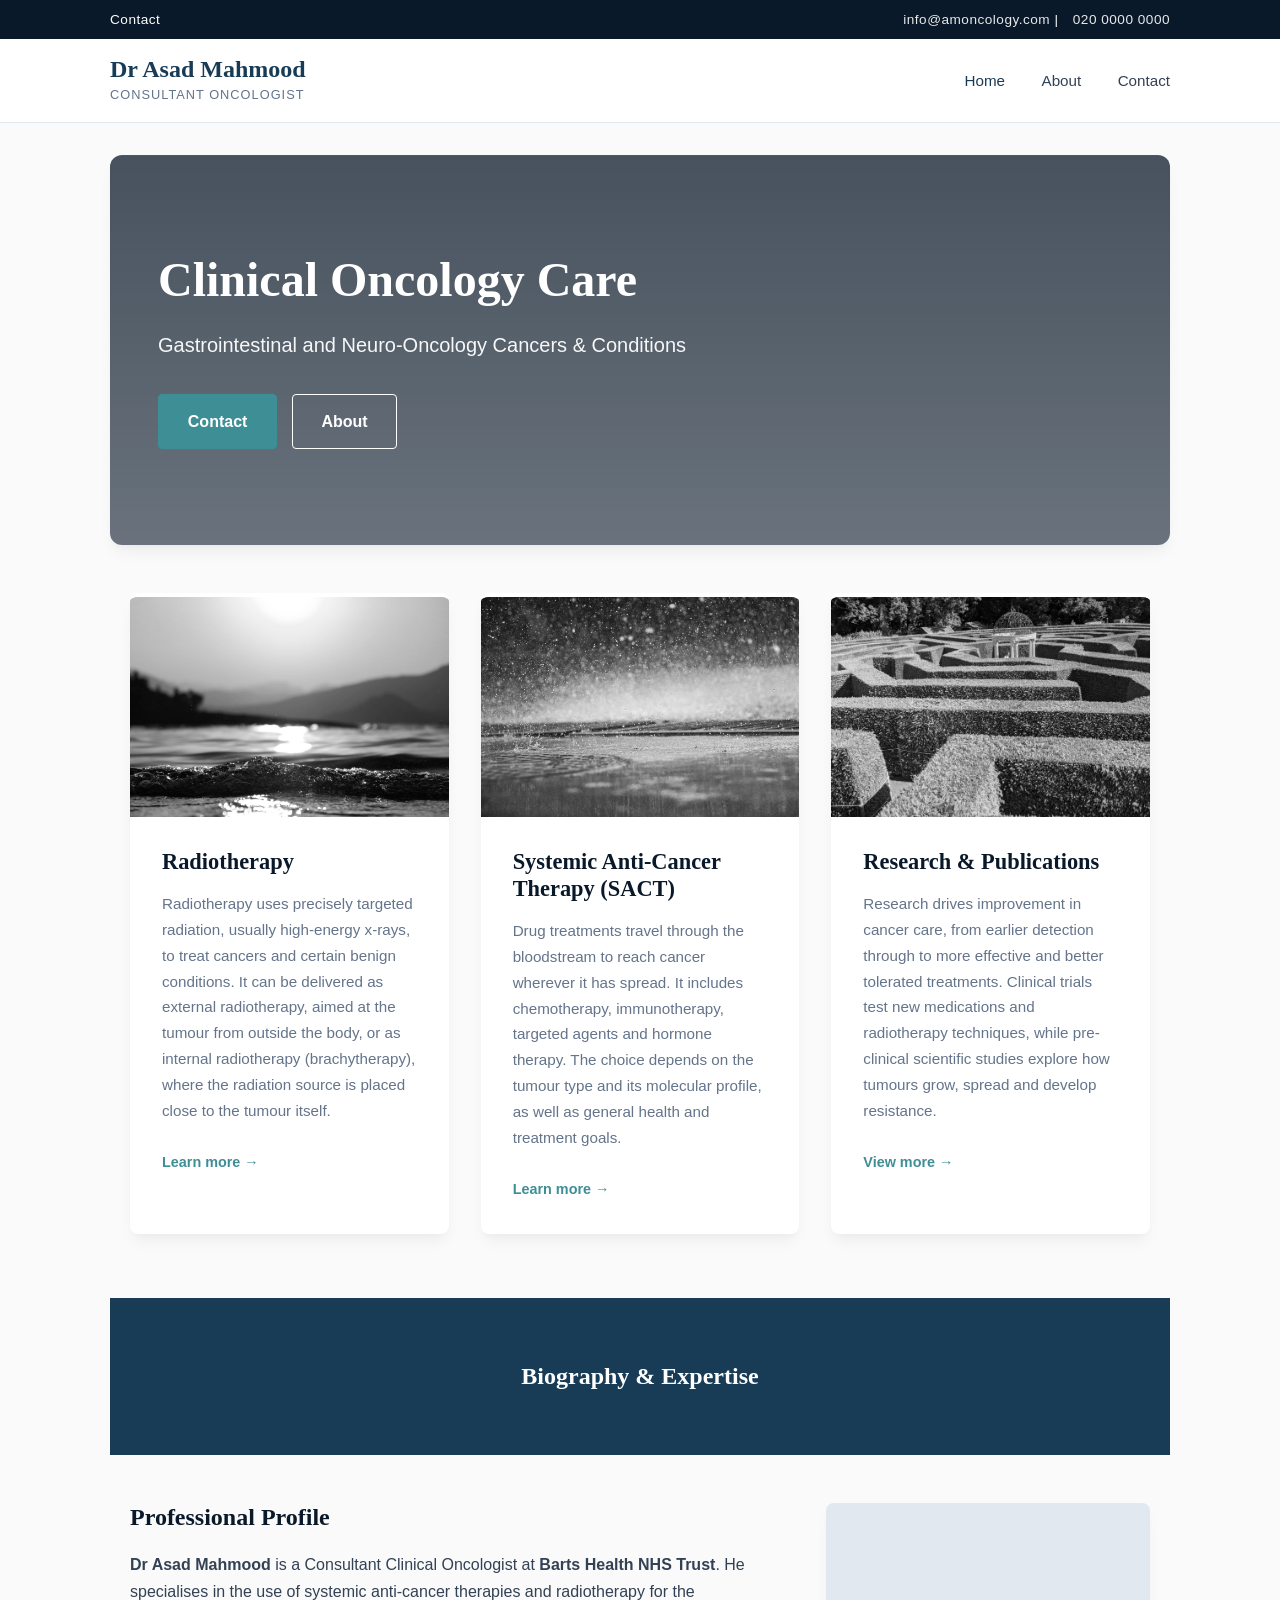
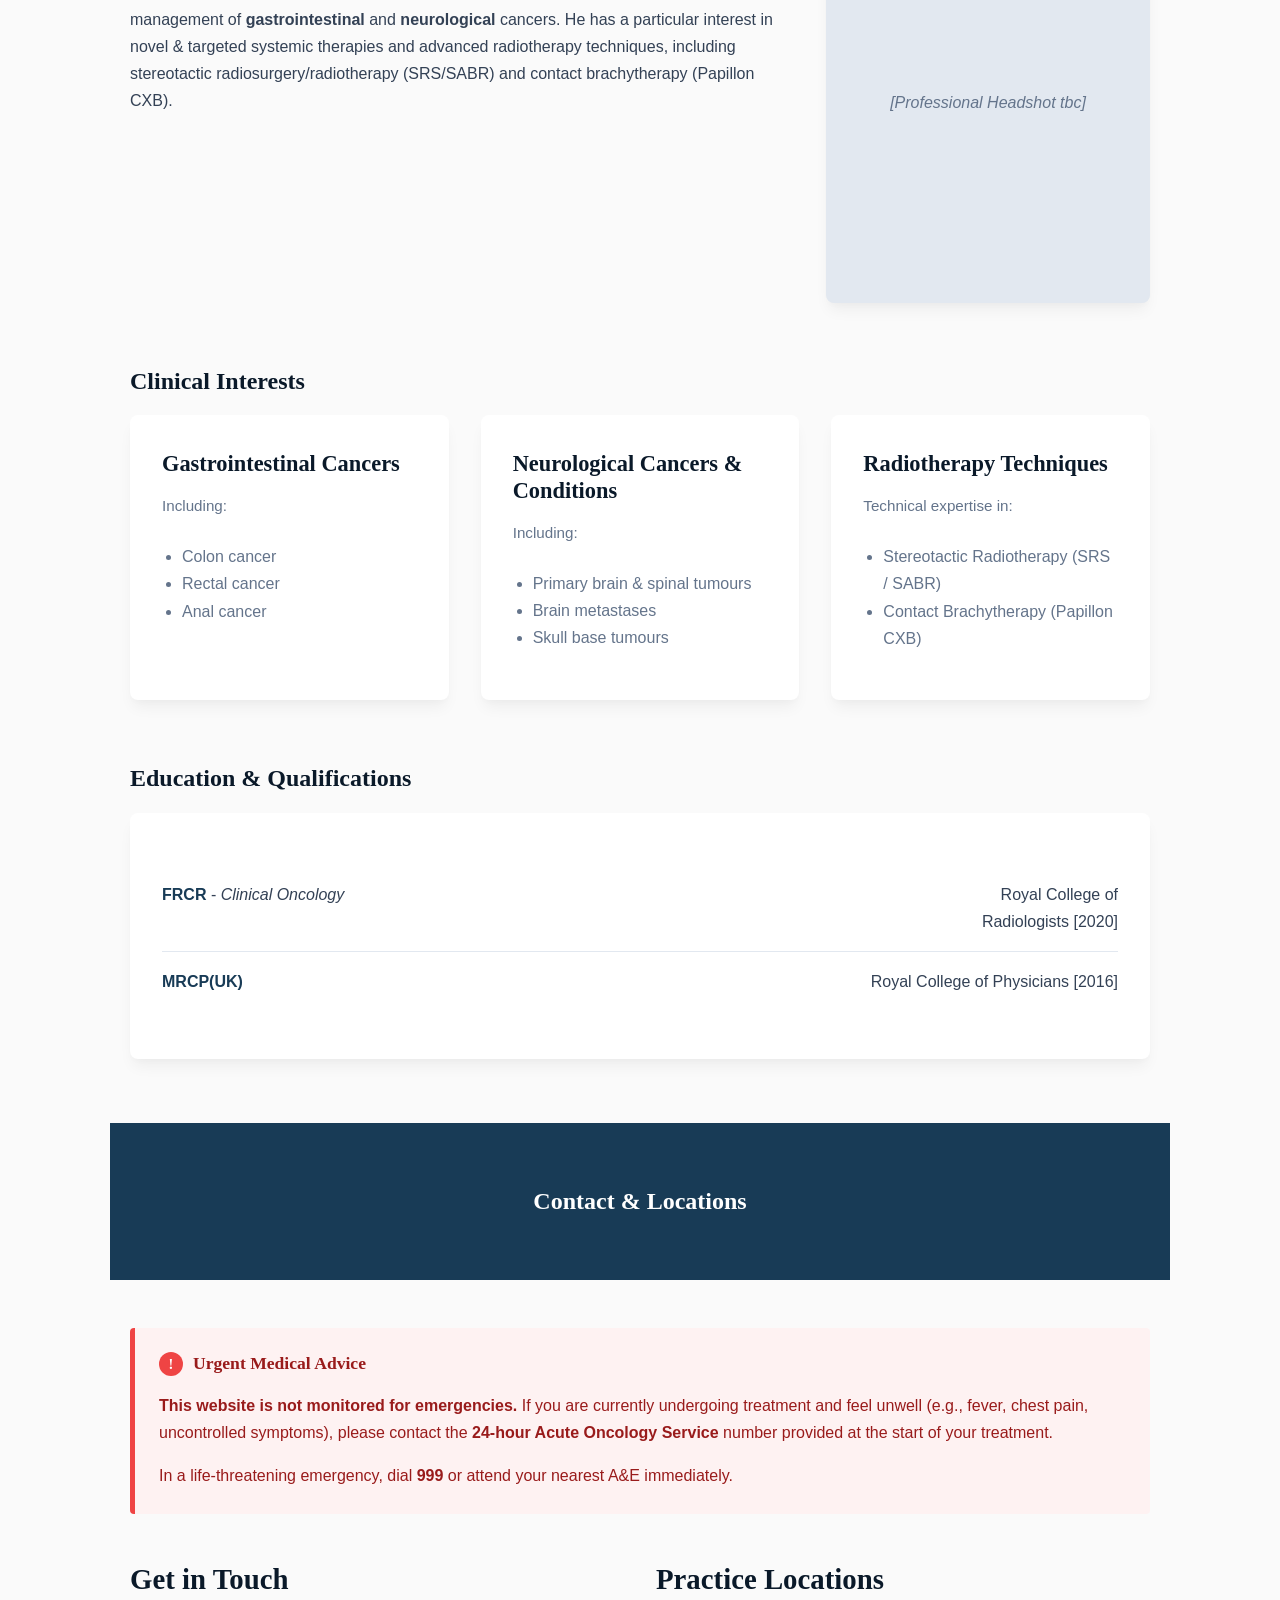
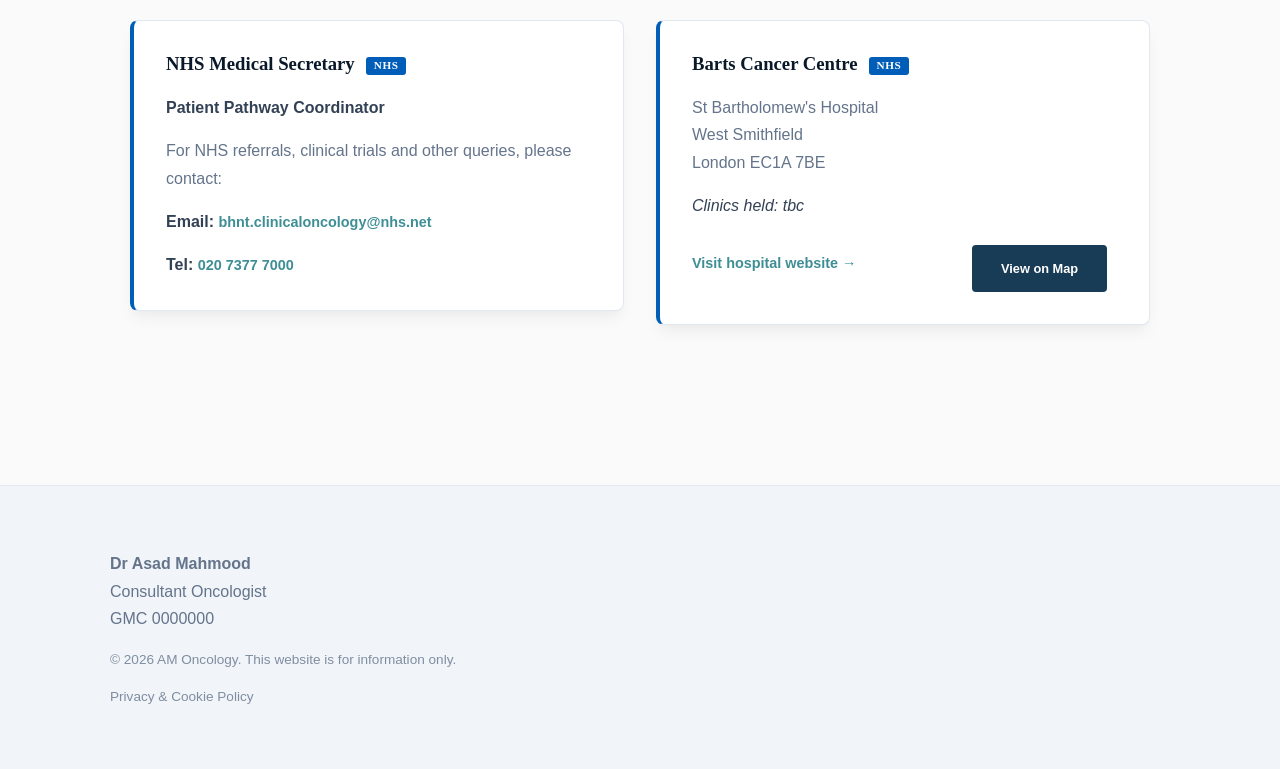
==== index.html @ 72961cf6 "Remove redundant phrase in research description" ====
<!DOCTYPE html>
<html lang="en-GB">

<head>
    <meta charset="UTF-8">
    <meta name="viewport" content="width=device-width, initial-scale=1.0">
    <title>Dr Asad Mahmood | Consultant Oncologist</title>
    <meta name="description" content="Official website of Dr Asad Mahmood, Consultant Oncologist specialising in Gastrointestinal Oncology and Neuro-Oncology.">
    <link rel="preload" href="assets/fonts/playfair-display-v37-latin-regular.woff2" as="font" type="font/woff2" crossorigin>
    <link rel="preload" href="assets/fonts/lato-v24-latin-regular.woff2" as="font" type="font/woff2" crossorigin>
    <link rel="stylesheet" href="assets/style.css">

    <script type="application/ld+json">
    {
      "@context": "https://schema.org",
      "@type": "Physician",
      "name": "Dr Asad Mahmood",
      "jobTitle": "Consultant Oncologist",
      "medicalSpecialty": ["Oncology", "RadiationOncology", "ClinicalOncology"],
      "hospitalAffiliation": {
        "@type": "Hospital",
        "name": "Barts Health NHS Trust"
      },
      "email": "info@amoncology.com",
      "telephone": "+442000000000",
      "url": "https://www.amoncology.com"
    }
    </script>
</head>

<body>

<div class="top-bar">
    <div class="container">
        <span>Contact</span>
        <div class="contact-links">
            <a href="mailto:info@amoncology.com">info@amoncology.com</a>
            <span>|</span>
            <a href="tel:+442000000000">020 0000 0000</a>
        </div>
    </div>
</div>

<header>
    <div class="container header-flex">
        <div class="brand">
            <a href="#home" style="text-decoration:none;">
                <h1>Dr Asad Mahmood</h1>
                <span class="subtitle">Consultant Oncologist</span>
            </a>
        </div>
        <nav>
            <a href="#home" class="active">Home</a>
            <a href="#about">About</a>
            <a href="#contact">Contact</a>
        </nav>
    </div>
</header>

<main>

    <!-- SECTION 1: HOME -->
    <section id="home">
        <div class="hero-banner">
            <div class="hero-content">
                <h2>Clinical Oncology Care</h2>
                <p class="hero-lead">Gastrointestinal and Neuro-Oncology Cancers &amp; Conditions</p>
                <div class="hero-buttons">
                    <a href="#contact" class="btn btn-primary">Contact</a>
                    <a href="#about" class="btn btn-secondary">About</a>
                </div>
            </div>
        </div>

        <div class="container">
            <div class="card-grid section-space" style="margin-top: 3rem;">
                <article class="card">
                    <div class="card-image-wrapper">
                        <img src="assets/photo-1606150717578-567569be9d24_rt.jpg" alt="Radiotherapy" loading="lazy" decoding="async">
                    </div>
                    <div class="card-body">
                        <h3>Radiotherapy</h3>
                        <p>
                            Radiotherapy uses precisely targeted radiation, usually high-energy x-rays, to treat cancers and certain benign conditions. 
                            It can be delivered as external radiotherapy, aimed at the tumour from outside the body, or as internal radiotherapy (brachytherapy), where the radiation source is placed close to the tumour itself. 
                        </p>
                        <a href="https://www.macmillan.org.uk/cancer-information-and-support/treatment/types-of-treatment/radiotherapy" target="_blank" rel="noopener" class="text-link">Learn more &rarr;</a>
                    </div>
                </article>

                <article class="card">
                    <div class="card-image-wrapper">
                        <img src="assets/photo-1437624155766-b64bf17eb2ce_sact.jpg" alt="Systemic Therapy" loading="lazy" decoding="async">
                    </div>
                    <div class="card-body">
                        <h3>Systemic Anti-Cancer Therapy (SACT)</h3>
                        <p>
                            Drug treatments travel through the bloodstream to reach cancer wherever it has spread. 
                            It includes chemotherapy, immunotherapy, targeted agents and hormone therapy.
                            The choice depends on the tumour type and its molecular profile, as well as general health and treatment goals.   
                        </p>
                        <a href="https://www.macmillan.org.uk/cancer-information-and-support/treatment/types-of-treatment/cancer-drug-treatments" target="_blank" rel="noopener" class="text-link">Learn more &rarr;</a>
                    </div>
                </article>

                <article class="card">
                    <div class="card-image-wrapper">
                        <img src="assets/photo-1641712695162-884b8cf773bb_pub.jpg" alt="Research &amp; Publications" loading="lazy" decoding="async">
                    </div>
                    <div class="card-body">
                        <h3>Research &amp; Publications</h3>
                        <p>
                            Research drives improvement in cancer care, from earlier detection through to more effective and better tolerated treatments. 
                            Clinical trials test new medications and radiotherapy techniques, while pre-clinical scientific studies explore how tumours grow, spread and develop resistance. 
                        </p>
                        <a href="https://scholar.google.com/citations?hl=en&amp;user=F5NzX1UAAAAJ&amp;view_op=list_works&amp;sortby=pubdate" target="_blank" rel="noopener" class="text-link">View more &rarr;</a>
                    </div>
                </article>
            </div>
        </div>
    </section>

    <!-- SECTION 2: ABOUT -->
    <section id="about">
        <div class="page-header">
            <div class="container">
                <h1>Biography &amp; Expertise</h1>
            </div>
        </div>

        <div class="container">
            <div class="bio-grid">
                <div class="bio-text">
                    <h2>Professional Profile</h2>
                    <p>
                        <strong>Dr Asad Mahmood</strong> is a Consultant Clinical Oncologist at <strong>Barts Health NHS Trust</strong>. 
                        He specialises in the use of systemic anti-cancer therapies and radiotherapy for the management of <strong>gastrointestinal</strong> and <strong>neurological</strong> cancers. 
                        He has a particular interest in novel &amp; targeted systemic therapies and advanced radiotherapy techniques, including stereotactic radiosurgery/radiotherapy (SRS/SABR) and contact brachytherapy (Papillon CXB).
                    </p>
                    <!--<p>
                        He graduated from Barts and The London with distinction and completed medical training in London and East of England, followed by specialty training in oncology in London. 
                        He received an MSc in oncology from the Institute of Cancer Research (ICR)
                        and was awarded a Doctoral Clinical Fellowship at the Francis Crick Institute to conduct research in cancer metabolism for a PhD at University College London (UCL).
                        He is a member of the European Organisation for Research and Treatment of Cancer's (EORTC) Gastrointestinal Tract Cancer and Brain Tumor Groups. 
                        He is a Supervisor and Clinical Educator to oncology trainees and holds a postgraduate qualification in teaching and learning.
                    </p>-->
                </div>
                <div class="bio-image">
                    <div class="bio-image-placeholder">[Professional Headshot tbc]</div>
                </div>
            </div>

            <div class="section-space">
                <h2>Clinical Interests</h2>
                <div class="card-grid">
                    <div class="card card-body">
                        <h3>Gastrointestinal Cancers</h3>
                        <p class="list-label">Including:</p>
                        <ul class="card-list">
                            <li>Colon cancer</li>
                            <li>Rectal cancer</li>
                            <li>Anal cancer</li>
                            <!--<li>Appendix</li>
                            <li>Liver metastases</li>-->
                        </ul>
                    </div>
                    <div class="card card-body">
                        <h3>Neurological Cancers &amp; Conditions</h3>
                        <p class="list-label">Including:</p>
                        <ul class="card-list">
                            <li>Primary brain &amp; spinal tumours</li>
                            <li>Brain metastases</li>
                            <li>Skull base tumours</li>
                            <!--<li>Ocular tumours and benign conditions</li>-->
                        </ul>
                    </div>
                    <div class="card card-body">
                        <h3>Radiotherapy Techniques</h3>
                        <p class="list-label">Technical expertise in:</p>
                        <ul class="card-list">
                            <li>Stereotactic Radiotherapy (SRS / SABR)</li>
                            <li>Contact Brachytherapy (Papillon CXB)</li>
                            <!--<li>Reirradiation</li>-->
                        </ul>
                    </div>
                </div>
            </div>

            <div class="section-space">
                <h2>Education &amp; Qualifications</h2>
                <div class="card" style="padding: 0;">
                    <div class="card-body">
                        <ul class="qualifications-list">
                            <li>
                                <span><strong>FRCR</strong> - <i>Clinical Oncology</i></span>
                                <span>Royal College of Radiologists [2020]</span>
                            </li>
                            <li>
                                <span><strong>MRCP(UK)</strong></span>
                                <span>Royal College of Physicians [2016]</span>
                            </li>
                            <!--<li>
                                <span><strong>PhD</strong></span>
                                <span>University College London and Francis Crick Institute [2026]</span>
                            </li> 
                            <li>
                                <span><strong>MSc</strong> - <i>Oncology; Professor Alan Horwich Prize</i></span>
                                <span>Institute of Cancer Research [2021]</span>
                            </li>
                            <li>
                                <span><strong>CILT</strong> - <i>Certificate in Learning &amp; Teaching</i></span>
                                <span>Queen Mary University of London [2014]</span>
                            </li>
                            <li>
                                <span><strong>MBBS</strong> - <i>Distinctions in Medical Sciences, Clinical Sciences and Clinical Practice; Slot and Anderson, Tam Ross and College Drapers Prizes; Proxime Accessit to University of London Gold Medal</i></span>
                                <span>Barts and The London School of Medicine [2012]</span>
                            </li>
                            <li>
                                <span><strong>BSc</strong> - <i>Experimental Pathology; Schachmann and Freda Becker Trust &amp; Rod Flower Summer Research Scholarships</i></span>
                                <span>Queen Mary University of London [2010]</span>
                            </li>-->
                        </ul>
                    </div>
                </div>
            </div>
        </div>
    </section>

    <!-- SECTION 3: CONTACT -->
    <section id="contact">
        <div class="page-header">
            <div class="container">
                <h1>Contact &amp; Locations</h1>
            </div>
        </div>

        <div class="container">
            <div class="alert-box">
                <h3>Urgent Medical Advice</h3>
                <p><strong>This website is not monitored for emergencies.</strong> If you are currently undergoing treatment and feel unwell (e.g., fever, chest pain, uncontrolled symptoms), please contact the <strong>24-hour Acute Oncology Service</strong> number provided at the start of your treatment.</p>
                <p style="margin-bottom: 0;">In a life-threatening emergency, dial <strong>999</strong> or attend your nearest A&amp;E immediately.</p>
            </div>

            <div class="contact-grid section-space">
                <div class="contact-info">
                    <h2 class="section-heading">Get in Touch</h2>

                    <div class="location-card location-card--nhs">
                        <h3 style="margin-top:0;">NHS Medical Secretary <span class="tag tag-nhs">NHS</span></h3>
                        <p><strong>Patient Pathway Coordinator</strong></p>
                        <p class="text-muted">For NHS referrals, clinical trials and other queries, please contact:</p>
                        <p><strong>Email:</strong> <a href="mailto:bhnt.clinicaloncology@nhs.net" class="text-link">bhnt.clinicaloncology@nhs.net</a></p>
                        <p><strong>Tel:</strong> <a href="tel:+442073777000" class="text-link">020 7377 7000</a></p>
                    </div>

                    <!--<div class="location-card location-card--private">
                        <h3 style="margin-top:0;">Private Practice Secretary<span class="tag tag-private">Private</span></h3>
                        <p><strong>Practice Manager</strong></p>
                        <p>Accepting all major insurers &mdash; including Bupa, AXA Health, Aviva, VitalityHealth & others; as well as self-pay patients.</p>
                        <p class="text-muted">For private appointments and second opinions, please contact:</p>
                        <p><strong>Email:</strong> <a href="mailto:info@amoncology.com" class="text-link">info@amoncology.com</a></p>
                        <p><strong>Tel:</strong> <a href="tel:+442000000000" class="text-link">020 0000 0000</a></p>
                        <p><a href="https://www.phin.org.uk/" target="_blank" rel="noopener" class="text-link">View consultation fees on PHIN &rarr;</a></p>
                    </div>-->

                </div>

                <div class="locations">
                    <h2 class="section-heading">Practice Locations</h2>

                    <article class="location-card location-card--nhs">
                        <h3 style="margin-top:0;">Barts Cancer Centre <span class="tag tag-nhs">NHS</span></h3>
                        <address>
                            St Bartholomew's Hospital<br>
                            West Smithfield<br>
                            London EC1A 7BE
                        </address>
                        <p><em>Clinics held: tbc</em></p>
                        <div class="location-links">
                            <a href="https://www.bartshealth.nhs.uk/cancer-services/" target="_blank" rel="noopener" class="text-link">Visit hospital website &rarr;</a>
                            <a href="https://www.google.co.uk/maps/place/St+Bartholomew's+Hospital/@51.5170928,-0.1023395,17z/data=!4m6!3m5!1s0x48761b537f68cf8d:0xf7fe23dd6e44f11a!8m2!3d51.5168725!4d-0.1014168!16zL20vMDY2M2gx?entry=ttu" target="_blank" rel="noopener" class="btn btn-secondary btn-map">View on Map</a>
                        </div>
                    </article>

                    <!--<article class="location-card location-card--private">
                        <h3 style="margin-top:0;">Barts Health London Private Care <span class="tag tag-private">Private</span></h3>
                        <address>
                            St Bartholomew's Hospital<br>
                            38 Giltspur Street<br>
                            London EC1A 7BS
                        </address>
                        <p><strong>Tel:</strong> <a href="tel:+442037658717" class="text-link">020 3765 8717</a></p>
                        <p><strong>Email:</strong> <a href="mailto:info.bartsprivatecare@nhs.net" class="text-link">info.bartsprivatecare@nhs.net</a></p>
                        <p><em>Clinics held: tbc</em></p>
                        <div class="location-links">
                            <a href="https://bartshealthprivatecare.com/" target="_blank" rel="noopener" class="text-link">Visit website &rarr;</a>
                            <a href="https://www.google.co.uk/maps/place/St+Bartholomew's+Hospital/@51.5170928,-0.1023395,17z/data=!4m6!3m5!1s0x48761b537f68cf8d:0xf7fe23dd6e44f11a!8m2!3d51.5168725!4d-0.1014168!16zL20vMDY2M2gx?entry=ttu" target="_blank" rel="noopener" class="btn btn-secondary btn-map">View on Map</a>
                        </div>
                    </article>-->

                    <!--<article class="location-card location-card--private">
                        <h3 style="margin-top:0;">Nuffield Health The Holly Hospital <span class="tag tag-private">Private</span></h3>
                        <address>
                            High Road<br>
                            Buckhurst Hill<br>
                            Essex IG9 5HX
                        </address>
                        <p><strong>Tel:</strong> <a href="tel:+442085053311" class="text-link">020 8505 3311</a></p>
                        <p><strong>Email:</strong> <a href="mailto:HOBKH.Oncology@nuffieldhealth.com" class="text-link">HOBKH.Oncology@nuffieldhealth.com</a></p>
                        <p><em>Clinics held: tbc</em></p>
                        <div class="location-links">
                            <a href="https://www.nuffieldhealth.com/hospitals/the-holly/cancer-care-at-the-holly-hospital" target="_blank" rel="noopener" class="text-link">Visit hospital website &rarr;</a>
                            <a href="https://www.google.co.uk/maps/place/Nuffield+Health+The+Holly+Hospital/@51.6244266,0.0320593,17z/data=!3m1!4b1!4m6!3m5!1s0x47d8a0e92159ec65:0x6deb4b98cde9b3f5!8m2!3d51.6244266!4d0.0320593!16s%2Fg%2F1tj5p_g3?entry=ttu" target="_blank" rel="noopener" class="btn btn-secondary btn-map">View on Map</a>
                        </div>
                    </article>-->

                    <!--<article class="location-card location-card--private">
                        <h3 style="margin-top:0;">GenesisCare Chelmsford <span class="tag tag-private">Private</span></h3>
                        <address>
                            Springfield Cancer Centre<br>
                            Lawn Lane<br>
                            Chelmsford CM1 7GU
                        </address>
                        <p><strong>Tel:</strong> <a href="tel:+441245987901" class="text-link">01245 987 901</a></p>
                        <p><strong>Email:</strong> <a href="mailto:contactus@genesiscare.co.uk" class="text-link">contactus@genesiscare.co.uk</a></p>
                        <p><em>Clinics held: tbc</em></p>
                        <div class="location-links">
                            <a href="https://www.genesiscare.com/uk/our-centres/chelmsford" target="_blank" rel="noopener" class="text-link">Visit centre website &rarr;</a>
                            <a href="https://www.google.co.uk/maps/place/GenesisCare/@51.7540932,0.4849728,17z/data=!3m1!4b1!4m6!3m5!1s0x47d8e95adb8af6af:0x6c18681591d26c11!8m2!3d51.7540932!4d0.4849728!16s%2Fg%2F11c5s61n2c?entry=ttu" target="_blank" rel="noopener" class="btn btn-secondary btn-map">View on Map</a>
                        </div>-->
                    
                    </article>

                </div>
            </div>

        </div>
    </section>

</main>

<footer>
    <div class="container">
        <div class="footer-info">
            <p>
                <strong>Dr Asad Mahmood</strong><br>
                Consultant Oncologist<br>
                GMC 0000000<br>
            </p>
        </div>
        <div class="footer-legal">
            <p>&copy; 2026 AM Oncology. This website is for information only.</p>
            <p><a href="privacy.html">Privacy &amp; Cookie Policy</a></p>
        </div>
    </div>
</footer>

<script>
    document.addEventListener('DOMContentLoaded', () => {
        const observer = new IntersectionObserver((entries) => {
            entries.forEach(entry => {
                if (entry.isIntersecting) {
                    const id = entry.target.getAttribute('id');
                    document.querySelectorAll('nav a').forEach(link => {
                        link.classList.toggle('active', link.getAttribute('href') === `#${id}`);
                    });
                }
            });
        }, { root: null, rootMargin: '-20% 0px -60% 0px', threshold: 0 });

        document.querySelectorAll('main > section').forEach(section => observer.observe(section));
    });
</script>

</body>
</html>
---- assets/style.css ----
/* 0. SELF-HOSTED FONTS */
/* Files live in assets/fonts/ — paths are relative to this stylesheet.
   Update the version strings (v24 / v37) to match your actual filenames. */

@font-face {
  font-family: 'Lato';
  font-style: normal;
  font-weight: 300;
  font-display: swap;
  src: url('fonts/lato-v24-latin-300.woff2') format('woff2');
}
@font-face {
  font-family: 'Lato';
  font-style: normal;
  font-weight: 400;
  font-display: swap;
  src: url('fonts/lato-v24-latin-regular.woff2') format('woff2');
}
@font-face {
  font-family: 'Lato';
  font-style: normal;
  font-weight: 700;
  font-display: swap;
  src: url('fonts/lato-v24-latin-700.woff2') format('woff2');
}

@font-face {
  font-family: 'Playfair Display';
  font-style: normal;
  font-weight: 400;
  font-display: swap;
  src: url('fonts/playfair-display-v37-latin-regular.woff2') format('woff2');
}
@font-face {
  font-family: 'Playfair Display';
  font-style: normal;
  font-weight: 600;
  font-display: swap;
  src: url('fonts/playfair-display-v37-latin-600.woff2') format('woff2');
}
@font-face {
  font-family: 'Playfair Display';
  font-style: normal;
  font-weight: 700;
  font-display: swap;
  src: url('fonts/playfair-display-v37-latin-700.woff2') format('woff2');
}

/* 1. GLOBAL VARIABLES */
:root {
  --navy-dark: #0A1929;     
  --navy-primary: #183B56;  
  --teal-accent: #3E8E95;   
  --gold-accent: #C5A065;  
  --nhs-blue: #005EB8;
  
  --bg-body: #FAFAFA;      
  --bg-white: #FFFFFF;
  
  --text-main: #334155;
  --text-light: #64748B;
  
  --font-heading: 'Playfair Display', Georgia, 'Times New Roman', serif;
  --font-body: 'Lato', -apple-system, BlinkMacSystemFont, 'Segoe UI', Helvetica, Arial, sans-serif;
  
  --shadow-soft: 0 10px 15px -3px rgba(0, 0, 0, 0.05), 0 4px 6px -2px rgba(0, 0, 0, 0.02);
  --shadow-hover: 0 20px 25px -5px rgba(0, 0, 0, 0.1), 0 10px 10px -5px rgba(0, 0, 0, 0.04);
}

* { box-sizing: border-box; }

body {
  font-family: var(--font-body);
  margin: 0;
  line-height: 1.7;
  color: var(--text-main);
  background-color: var(--bg-body);
  font-size: 16px;
}

.container {
  max-width: 1100px;
  margin: 0 auto;
  padding: 0 20px;
}

h1, h2, h3 {
  font-family: var(--font-heading);
  color: var(--navy-dark);
  margin-top: 0;
  line-height: 1.2;
}

/* 2. TOP BAR */
.top-bar {
  background-color: var(--navy-dark);
  color: #fff;
  font-size: 0.85rem;
  padding: 8px 0;
  letter-spacing: 0.5px;
}
.top-bar .container {
  display: flex;
  justify-content: space-between;
}
.contact-links a {
  color: #fff;
  text-decoration: none;
  margin-left: 10px;
  opacity: 0.9;
}
.contact-links a:hover { opacity: 1; text-decoration: underline; }

/* 3. HEADER */
header {
  background: rgba(255, 255, 255, 0.95); 
  border-bottom: 1px solid #e2e8f0;
  padding: 1rem 0;
  position: sticky;
  top: 0;
  z-index: 1000;
  backdrop-filter: blur(5px); 
}

.header-flex {
  display: flex;
  justify-content: space-between;
  align-items: center;
}

header h1 {
  font-size: 1.5rem;
  margin: 0;
  color: var(--navy-primary);
}

.subtitle {
  display: block;
  font-family: var(--font-body);
  font-size: 0.8rem;
  text-transform: uppercase;
  letter-spacing: 1px;
  color: var(--text-light);
}

nav a {
  color: var(--text-main);
  margin-left: 2rem;
  text-decoration: none;
  font-size: 0.95rem;
  font-weight: 400;
  transition: color 0.2s;
  position: relative;
}

nav a:hover, nav a.active {
  color: var(--navy-primary);
}

nav a::after {
  content: '';
  display: block;
  width: 0;
  height: 2px;
  background: var(--gold-accent);
  transition: width 0.3s;
  position: absolute;
  bottom: -5px;
  left: 0;
}
nav a:hover::after { width: 100%; }

/* 4. MAIN LAYOUT */
main {
  max-width: 1100px;
  margin: 0 auto;
  padding: 2rem 20px;
}

/* 5. HERO SECTION */
.hero-banner {
  position: relative;
  border-radius: 12px;
  overflow: hidden;
  background: linear-gradient(rgba(10, 25, 41, 0.75), rgba(10, 25, 41, 0.6)), 
              url('photo-1448375240586-882707db888b_hero.jpg');
  background-size: cover;
  background-position: center;
  color: var(--bg-white);
  padding: 6rem 3rem;
  margin-bottom: 3rem;
  box-shadow: var(--shadow-soft);
  text-align: left; 
}

.hero-content { max-width: 700px; }

.hero-banner h2 {
  color: var(--bg-white);
  font-size: 3rem;
  margin-bottom: 1rem;
}

.hero-lead {
  font-size: 1.25rem;
  opacity: 0.95;
  margin-bottom: 2rem;
  font-weight: 300;
}

.btn {
  display: inline-block;
  padding: 0.8rem 1.8rem;
  border-radius: 4px; 
  text-decoration: none;
  font-weight: 700;
  transition: all 0.2s ease;
  margin-right: 10px;
}

.btn-primary {
  background-color: var(--teal-accent);
  color: white;
  border: 1px solid var(--teal-accent);
}
.btn-primary:hover {
  background-color: #32757b;
  transform: translateY(-1px);
}

.btn-secondary {
  background-color: transparent;
  color: white;
  border: 1px solid white;
}
.btn-secondary:hover {
  background-color: rgba(255,255,255,0.1);
}

/* 6. INTRO */
.intro-text {
  text-align: center;
  max-width: 800px;
  margin: 0 auto 4rem auto;
}
.intro-text h3 { color: var(--gold-accent); text-transform: uppercase; font-size: 0.9rem; letter-spacing: 2px; }
.intro-text p { font-size: 1.4rem; font-family: var(--font-heading); color: var(--navy-primary); }


/* 7. CARDS */
.card-grid {
  display: grid;
  grid-template-columns: repeat(auto-fit, minmax(300px, 1fr)); 
  gap: 2rem;
}

.card {
  background: var(--bg-white);
  border-radius: 8px;
  overflow: hidden;
  box-shadow: var(--shadow-soft);
  transition: transform 0.3s ease, box-shadow 0.3s ease;
  border-top: 4px solid transparent; 
}

.card:hover {
  transform: translateY(-5px);
  box-shadow: var(--shadow-hover);
  border-top: 4px solid var(--teal-accent);
}

.card-image-wrapper {
  height: 220px;
  overflow: hidden;
}
.card img {
  width: 100%;
  height: 100%;
  object-fit: cover;
  transition: transform 0.5s ease;
  /* Guarantees the greyscale card treatment regardless of how the
     source files were downloaded. Harmless if already desaturated. */
  filter: grayscale(1);
}
.card:hover img { transform: scale(1.05); } 

.card-body { padding: 2rem; }
.card-body h3 { font-size: 1.4rem; margin-bottom: 0.5rem; }
.card-body p { font-size: 0.95rem; color: var(--text-light); margin-bottom: 1.5rem; }

.text-link {
  color: var(--teal-accent);
  text-decoration: none;
  font-weight: 700;
  font-size: 0.9rem;
}
.text-link:hover { text-decoration: underline; }


/* 8. CTA BANNER */
.cta-banner {
  margin-top: 5rem;
  background: var(--bg-white);
  padding: 3rem;
  border-radius: 8px;
  border: 1px solid #e2e8f0;
  text-align: center;
  position: relative;
  overflow: hidden;
}

.cta-banner::before {
  content: '';
  position: absolute;
  top: 0; left: 0; bottom: 0;
  width: 6px;
  background: var(--navy-primary);
}

/* 9. FOOTER */
footer {
  background: #f1f5f9;
  color: var(--text-light);
  padding: 3rem 0;
  margin-top: 4rem;
  border-top: 1px solid #e2e8f0;
}
.footer-info { margin-bottom: 1rem; }
.footer-legal { font-size: 0.85rem; opacity: 0.8; }
.footer-legal a { color: inherit; text-decoration: none; }
.footer-legal a:hover { text-decoration: underline; }

/* 10. MOBILE RESPONSIVENESS */
@media (max-width: 768px) {
  .top-bar { display: none; } 
  
  .header-flex { flex-direction: column; text-align: center; }
  
  nav { margin-top: 1rem; display: flex; flex-direction: column; gap: 0.8rem; }
  nav a { margin: 0; }
  
  .hero-banner { padding: 3rem 1.5rem; text-align: center; }
  .hero-banner h2 { font-size: 2rem; }
  
  .intro-text p { font-size: 1.1rem; }
}

.page-header {
  background: var(--navy-primary);
  color: white;
  padding: 4rem 2rem;
  text-align: center;
  margin-bottom: 3rem;
}
.page-header h1 { color: white; margin: 0; }

.bio-grid {
  display: grid;
  grid-template-columns: 2fr 1fr; 
  gap: 3rem;
  align-items: start;
  margin-bottom: 4rem;
}
.bio-image-placeholder {
  background: #e2e8f0;
  height: 400px;
  width: 100%;
  border-radius: 8px;
  display: flex;
  align-items: center;
  justify-content: center;
  color: var(--text-light);
  font-style: italic;
  box-shadow: var(--shadow-soft);
}

.qualifications-list {
  list-style: none;
  padding: 0;
}

.qualifications-list li {
  padding: 1rem 0;
  border-bottom: 1px solid #e2e8f0;
  display: grid;
  grid-template-columns: minmax(0, 1fr) minmax(170px, 250px);
  column-gap: 2.5rem;
  row-gap: 0.25rem;
  align-items: start;
}

.qualifications-list li > span:last-child {
  text-align: right;
  text-wrap: balance;
}

@media (max-width: 640px) {
  .qualifications-list li { grid-template-columns: 1fr; }
  .qualifications-list li > span:last-child { text-align: left; }
}

.qualifications-list li:last-child { 
  border-bottom: none; 
}

.qualifications-list strong { 
  color: var(--navy-primary); 
}

.alert-box {
  background-color: #fef2f2;
  border-left: 5px solid #ef4444;
  padding: 1.5rem;
  border-radius: 4px;
  margin-bottom: 3rem;
  color: #991b1b;
}
.alert-box h3 { color: #991b1b; font-size: 1.1rem; margin-bottom: 0.5rem; display: flex; align-items: center; }
.alert-box h3::before {
  content: '!';
  display: inline-block;
  width: 24px; height: 24px;
  background: #ef4444; color: white;
  text-align: center; line-height: 24px;
  border-radius: 50%;
  margin-right: 10px;
  font-size: 0.9rem;
}

.contact-grid {
  display: grid;
  grid-template-columns: repeat(auto-fit, minmax(300px, 1fr));
  gap: 2rem;
}
.location-card {
  background: white;
  padding: 2rem;
  border-radius: 8px;
  box-shadow: var(--shadow-soft);
  border: 1px solid #e2e8f0;
  margin-bottom: 2rem;
}
.contact-info .location-card:last-child,
.locations .location-card:last-child {
  margin-bottom: 0;
}
.location-card address {
  font-style: normal;
  color: var(--text-light);
  margin-bottom: 1rem;
  display: block;
}
.location-card p {
  margin: 0 0 1rem 0;
}
.location-card p:last-child {
  margin-bottom: 0;
}

/* NHS vs Private site colour-coding (used on both the "Get in Touch"
   cards and the Practice Locations cards below them) */
.location-card--nhs {
  border-left: 4px solid var(--nhs-blue);
}
.location-card--private {
  border-left: 4px solid var(--navy-primary);
}
.tag {
  display: inline-block;
  font-size: 0.7rem;
  font-weight: 700;
  letter-spacing: 0.05em;
  text-transform: uppercase;
  padding: 0.15rem 0.5rem;
  border-radius: 3px;
  margin-left: 0.4rem;
  vertical-align: middle;
  color: #fff;
}
.tag-nhs { background: var(--nhs-blue); }
.tag-private { background: var(--navy-primary); }

@media (max-width: 768px) {
  .bio-grid { grid-template-columns: 1fr; } 
  .bio-image-placeholder { order: -1; margin-bottom: 2rem; height: 300px; } 
}

/* 11. DRY elements */
/* Smooth Scroll & Offset */
html { scroll-behavior: smooth; }
section[id] { scroll-margin-top: 90px; }
/* Reusable Utilities */
.section-space { margin-bottom: 4rem; }
.card-list { padding-left: 20px; color: var(--text-light); }
.list-label { font-size: 0.9rem; }
.section-heading { font-size: 1.8rem; margin-bottom: 1.5rem; }
.text-muted { color: var(--text-light); }
/* Dedicated Button Modifier (replaces inline button overrides) */
.btn-map {
    background: var(--navy-primary);
    color: #fff;
    border: none;
    margin-top: 10px;
    font-size: 0.8rem;
}

/* Location card action row (learn-more link + map button) */
.location-links {
  display: flex;
  align-items: center;
  justify-content: space-between;
  flex-wrap: wrap;
  gap: 0.75rem;
}

/* Professional Profiles button row */
.profile-links {
  display: flex;
  flex-wrap: wrap;
  gap: 0.75rem;
}

/* 12. ACCESSIBILITY */
@media (prefers-reduced-motion: reduce) {
  html { scroll-behavior: auto; }
  *, *::before, *::after {
    animation-duration: 0.01ms !important;
    animation-iteration-count: 1 !important;
    transition-duration: 0.01ms !important;
  }
}
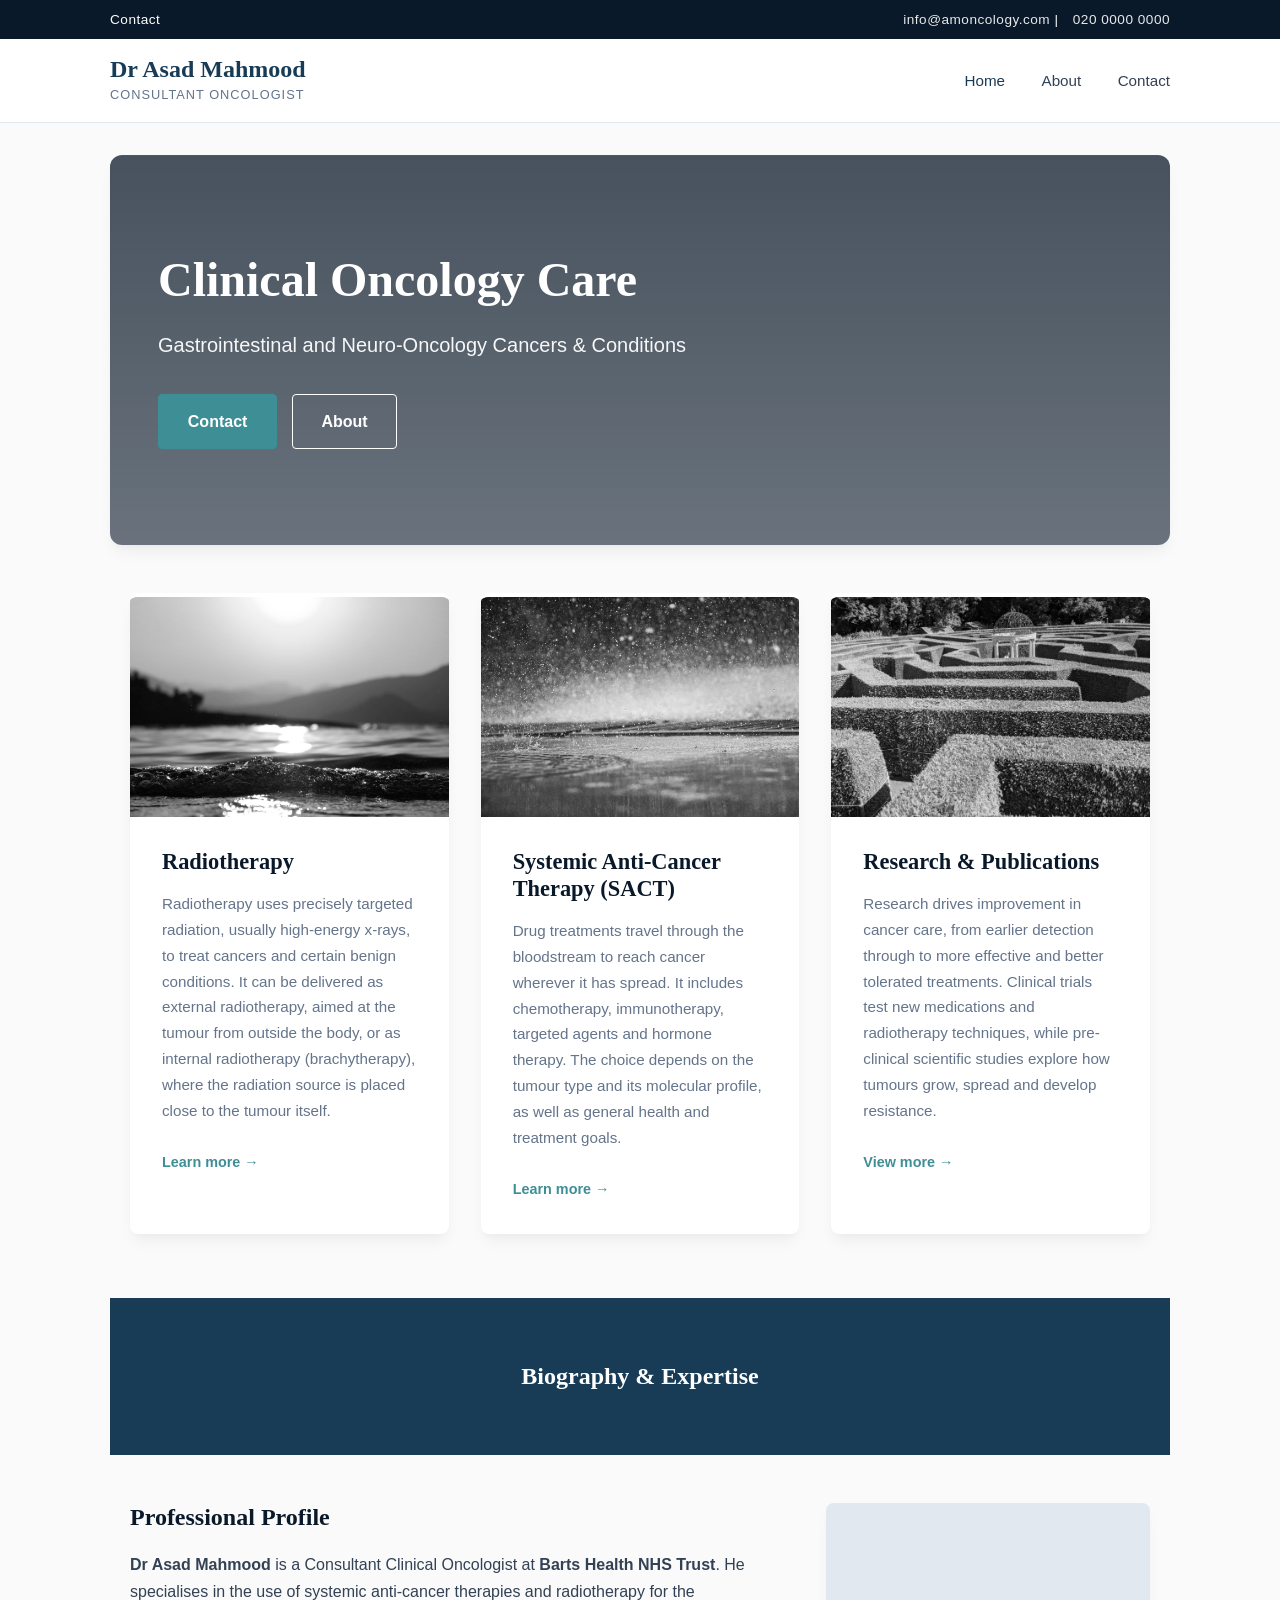
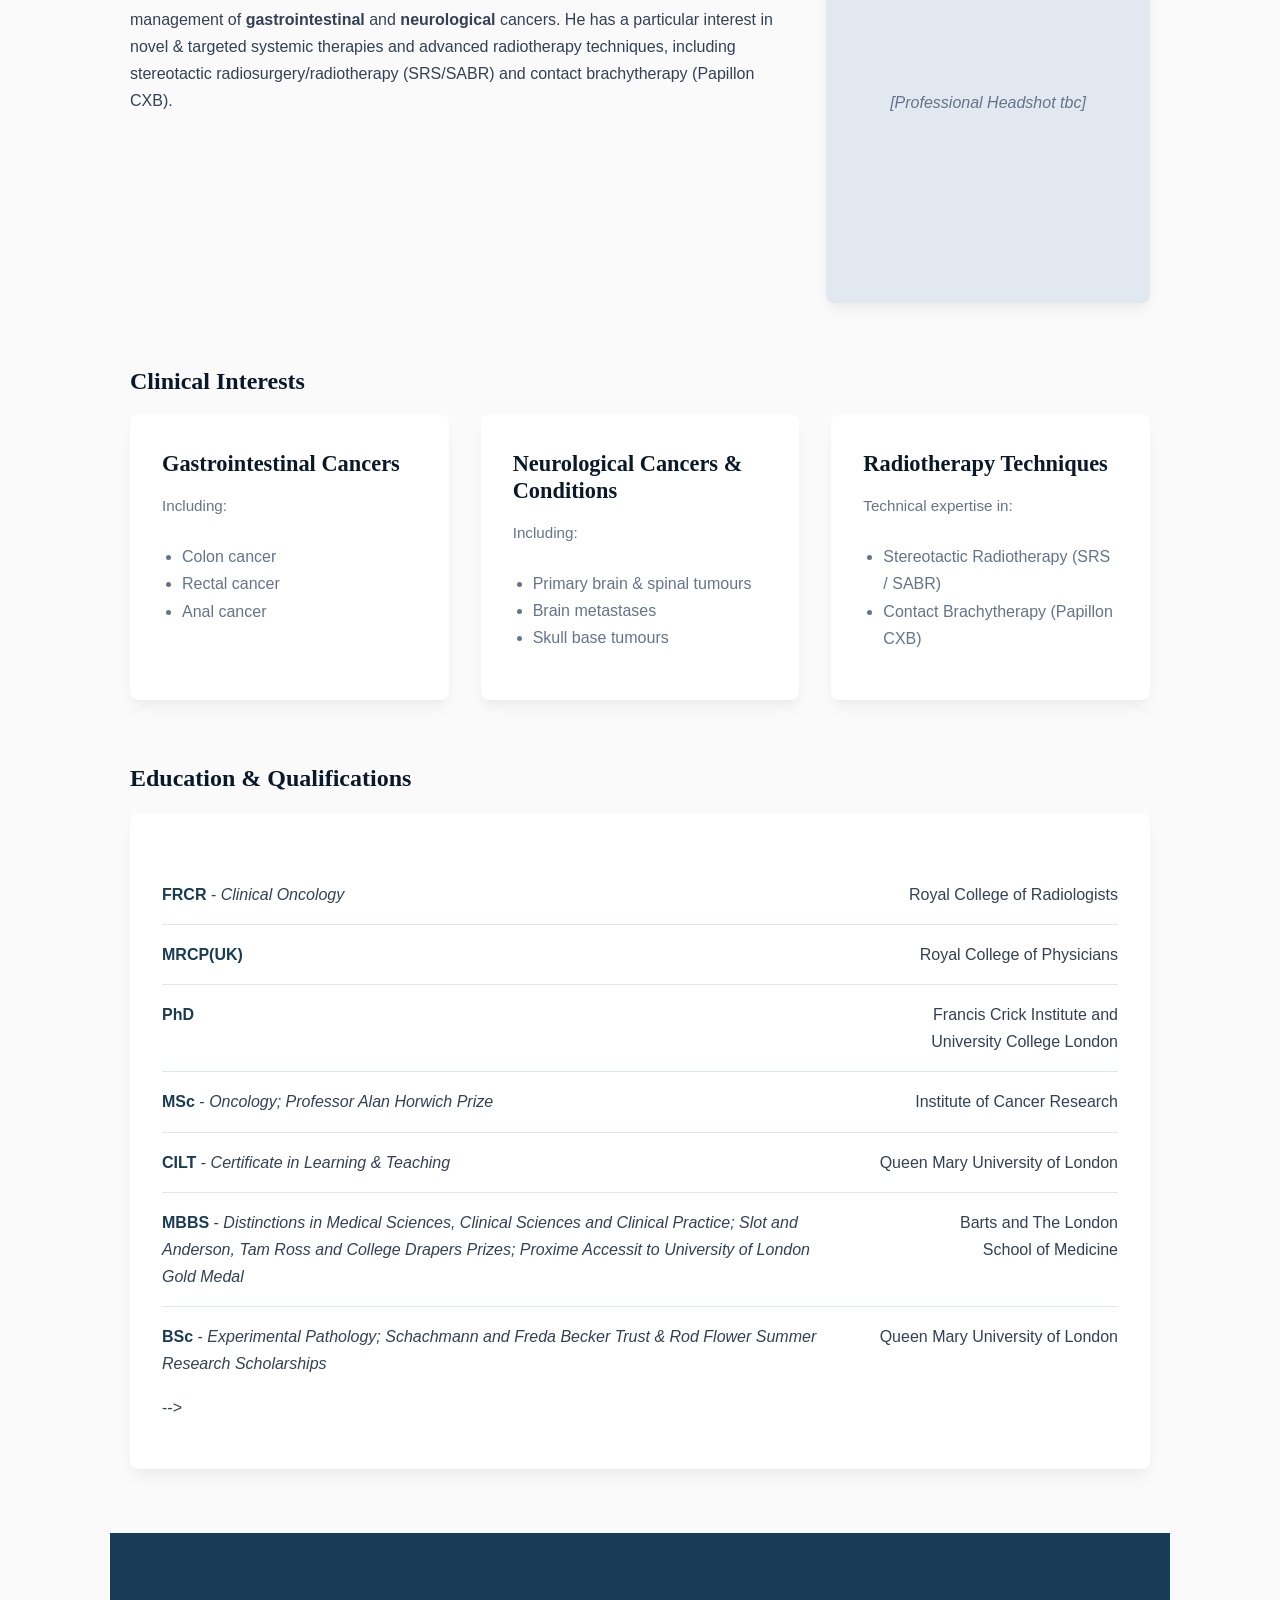
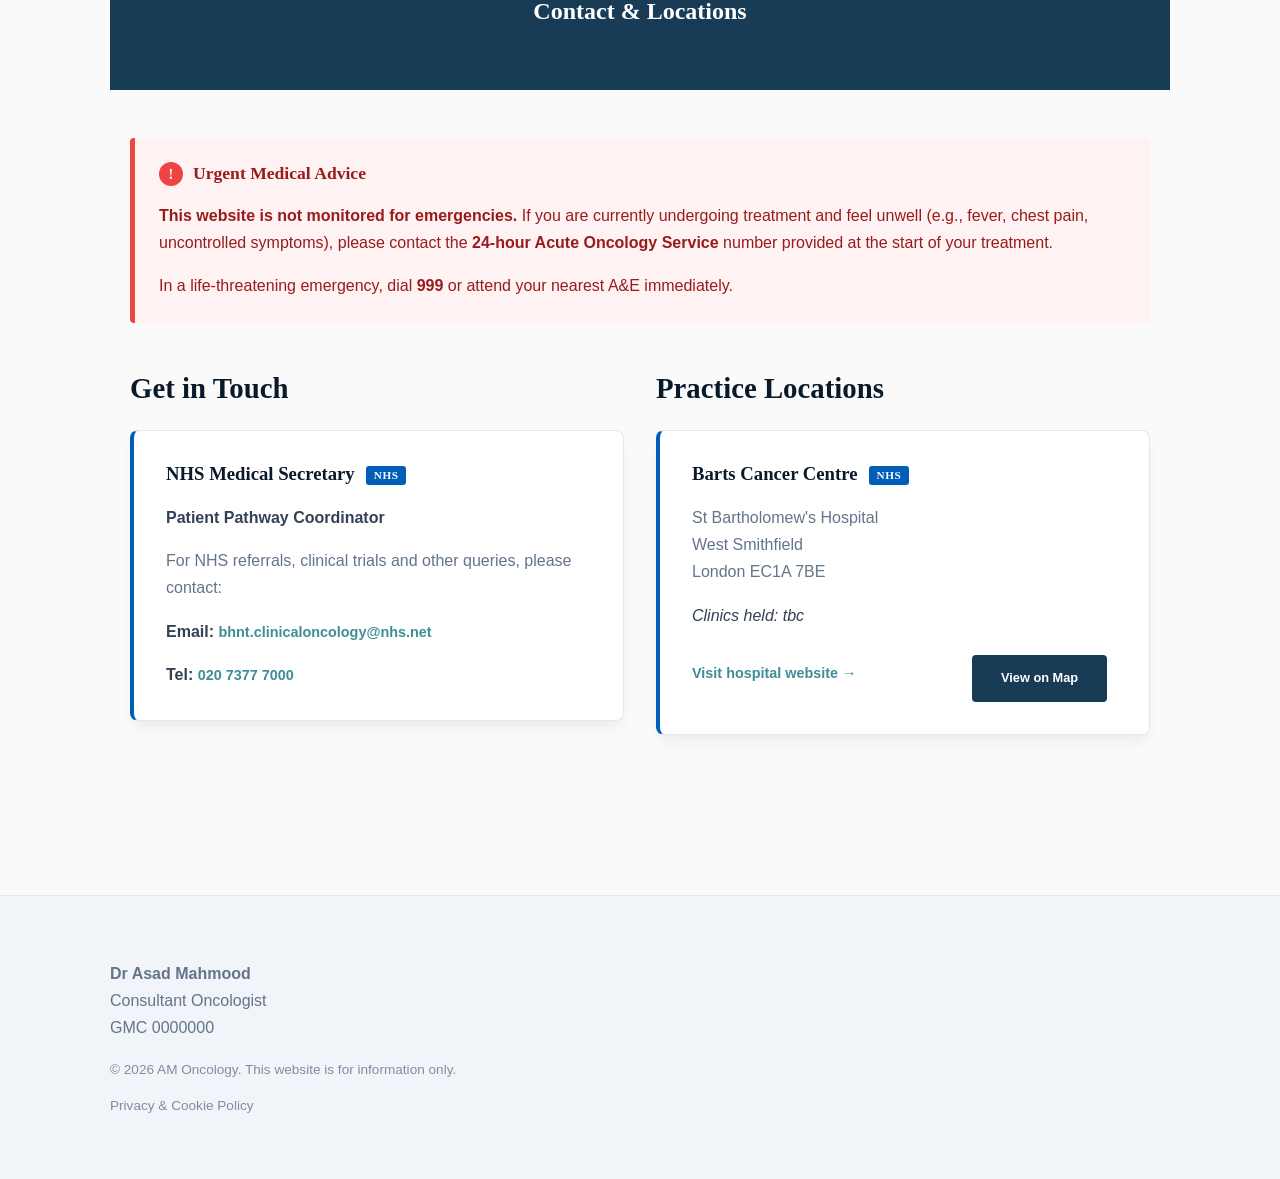
==== commit c61a2581: "Remove educational background section from index.html Removed a paragraph detailing educational back" ====
--- a/index.html
+++ b/index.html
@@ -137,13 +137,6 @@
                         He specialises in the use of systemic anti-cancer therapies and radiotherapy for the management of <strong>gastrointestinal</strong> and <strong>neurological</strong> cancers. 
                         He has a particular interest in novel &amp; targeted systemic therapies and advanced radiotherapy techniques, including stereotactic radiosurgery/radiotherapy (SRS/SABR) and contact brachytherapy (Papillon CXB).
                     </p>
-                    <!--<p>
-                        He graduated from Barts and The London with distinction and completed medical training in London and East of England, followed by specialty training in oncology in London. 
-                        He received an MSc in oncology from the Institute of Cancer Research (ICR)
-                        and was awarded a Doctoral Clinical Fellowship at the Francis Crick Institute to conduct research in cancer metabolism for a PhD at University College London (UCL).
-                        He is a member of the European Organisation for Research and Treatment of Cancer's (EORTC) Gastrointestinal Tract Cancer and Brain Tumor Groups. 
-                        He is a Supervisor and Clinical Educator to oncology trainees and holds a postgraduate qualification in teaching and learning.
-                    </p>-->
                 </div>
                 <div class="bio-image">
                     <div class="bio-image-placeholder">[Professional Headshot tbc]</div>
@@ -193,31 +186,31 @@
                         <ul class="qualifications-list">
                             <li>
                                 <span><strong>FRCR</strong> - <i>Clinical Oncology</i></span>
-                                <span>Royal College of Radiologists [2020]</span>
+                                <span>Royal College of Radiologists</span>
                             </li>
                             <li>
                                 <span><strong>MRCP(UK)</strong></span>
-                                <span>Royal College of Physicians [2016]</span>
-                            </li>
-                            <!--<li>
+                                <span>Royal College of Physicians</span>
+                            </li>
+                            <li>
                                 <span><strong>PhD</strong></span>
-                                <span>University College London and Francis Crick Institute [2026]</span>
+                                <span>Francis Crick Institute and University College London</span>
                             </li> 
                             <li>
                                 <span><strong>MSc</strong> - <i>Oncology; Professor Alan Horwich Prize</i></span>
-                                <span>Institute of Cancer Research [2021]</span>
+                                <span>Institute of Cancer Research</span>
                             </li>
                             <li>
                                 <span><strong>CILT</strong> - <i>Certificate in Learning &amp; Teaching</i></span>
-                                <span>Queen Mary University of London [2014]</span>
+                                <span>Queen Mary University of London</span>
                             </li>
                             <li>
                                 <span><strong>MBBS</strong> - <i>Distinctions in Medical Sciences, Clinical Sciences and Clinical Practice; Slot and Anderson, Tam Ross and College Drapers Prizes; Proxime Accessit to University of London Gold Medal</i></span>
-                                <span>Barts and The London School of Medicine [2012]</span>
+                                <span>Barts and The London School of Medicine</span>
                             </li>
                             <li>
                                 <span><strong>BSc</strong> - <i>Experimental Pathology; Schachmann and Freda Becker Trust &amp; Rod Flower Summer Research Scholarships</i></span>
-                                <span>Queen Mary University of London [2010]</span>
+                                <span>Queen Mary University of London</span>
                             </li>-->
                         </ul>
                     </div>
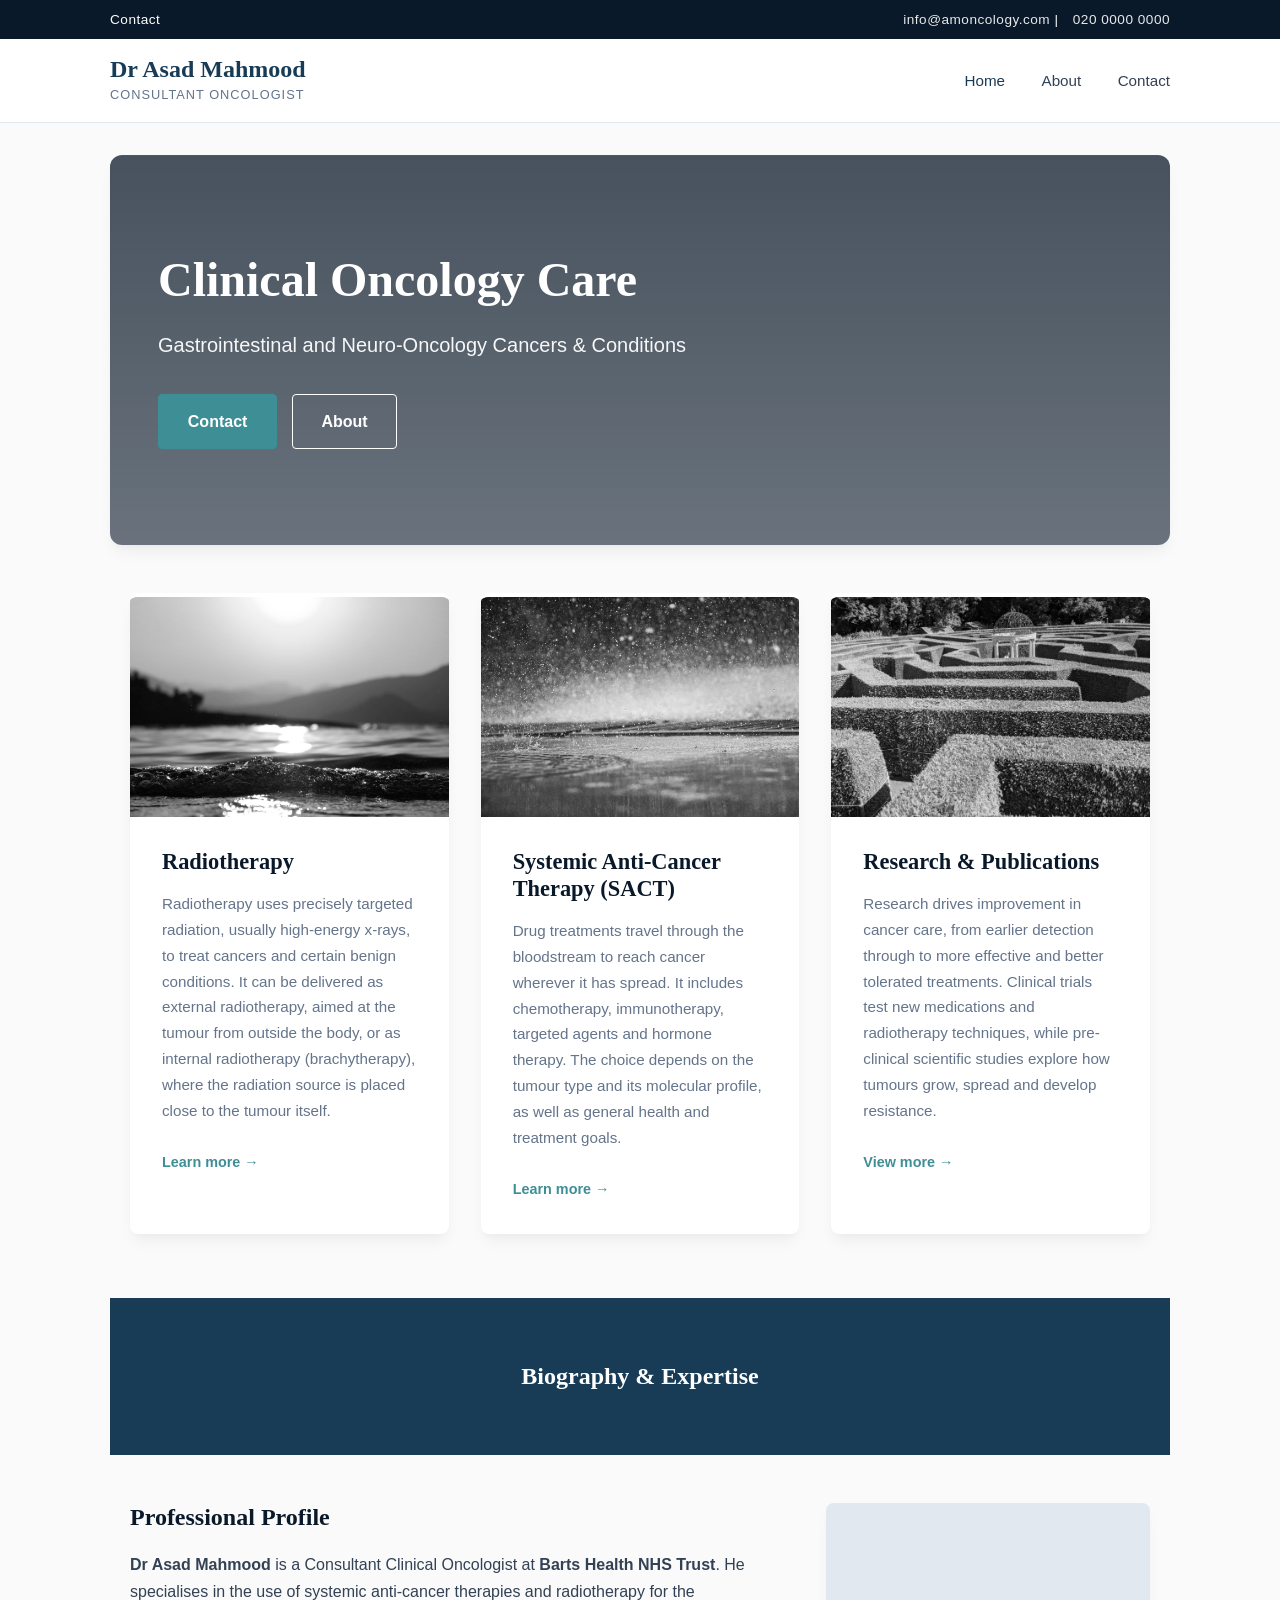
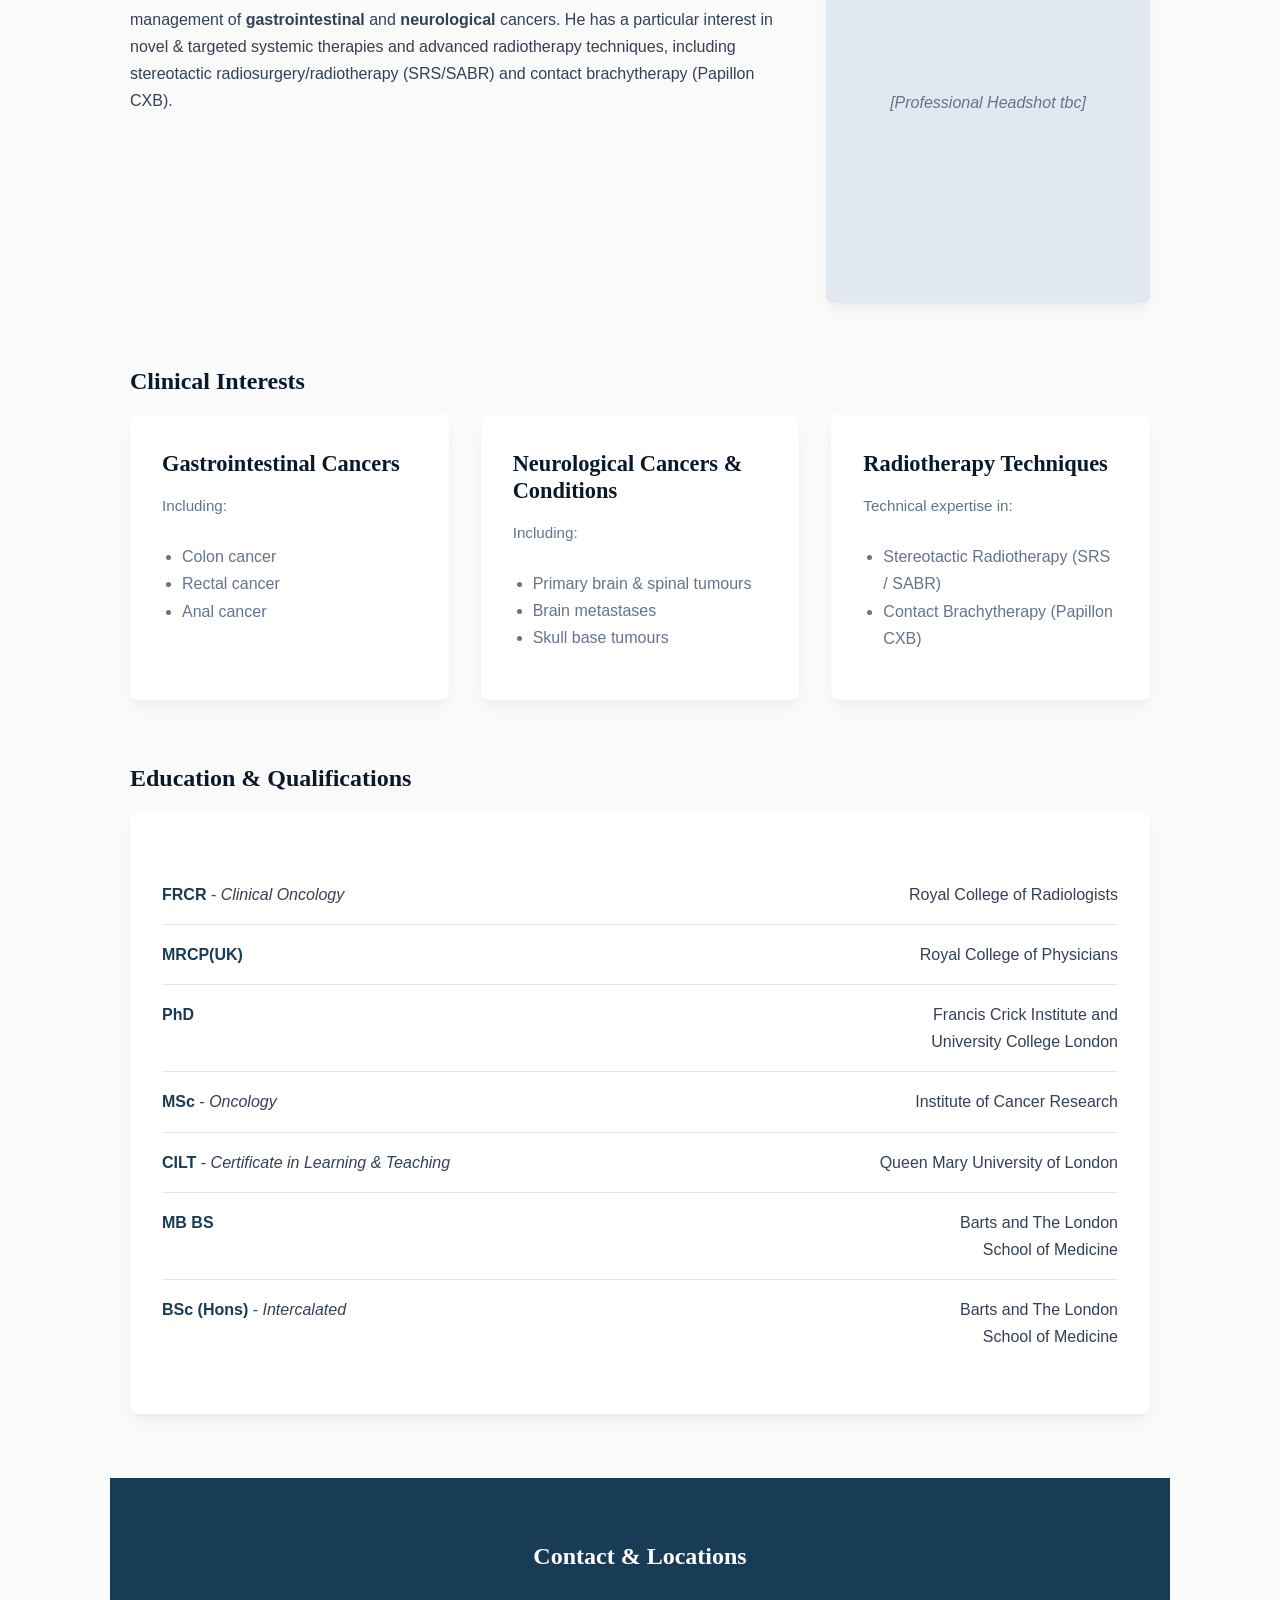
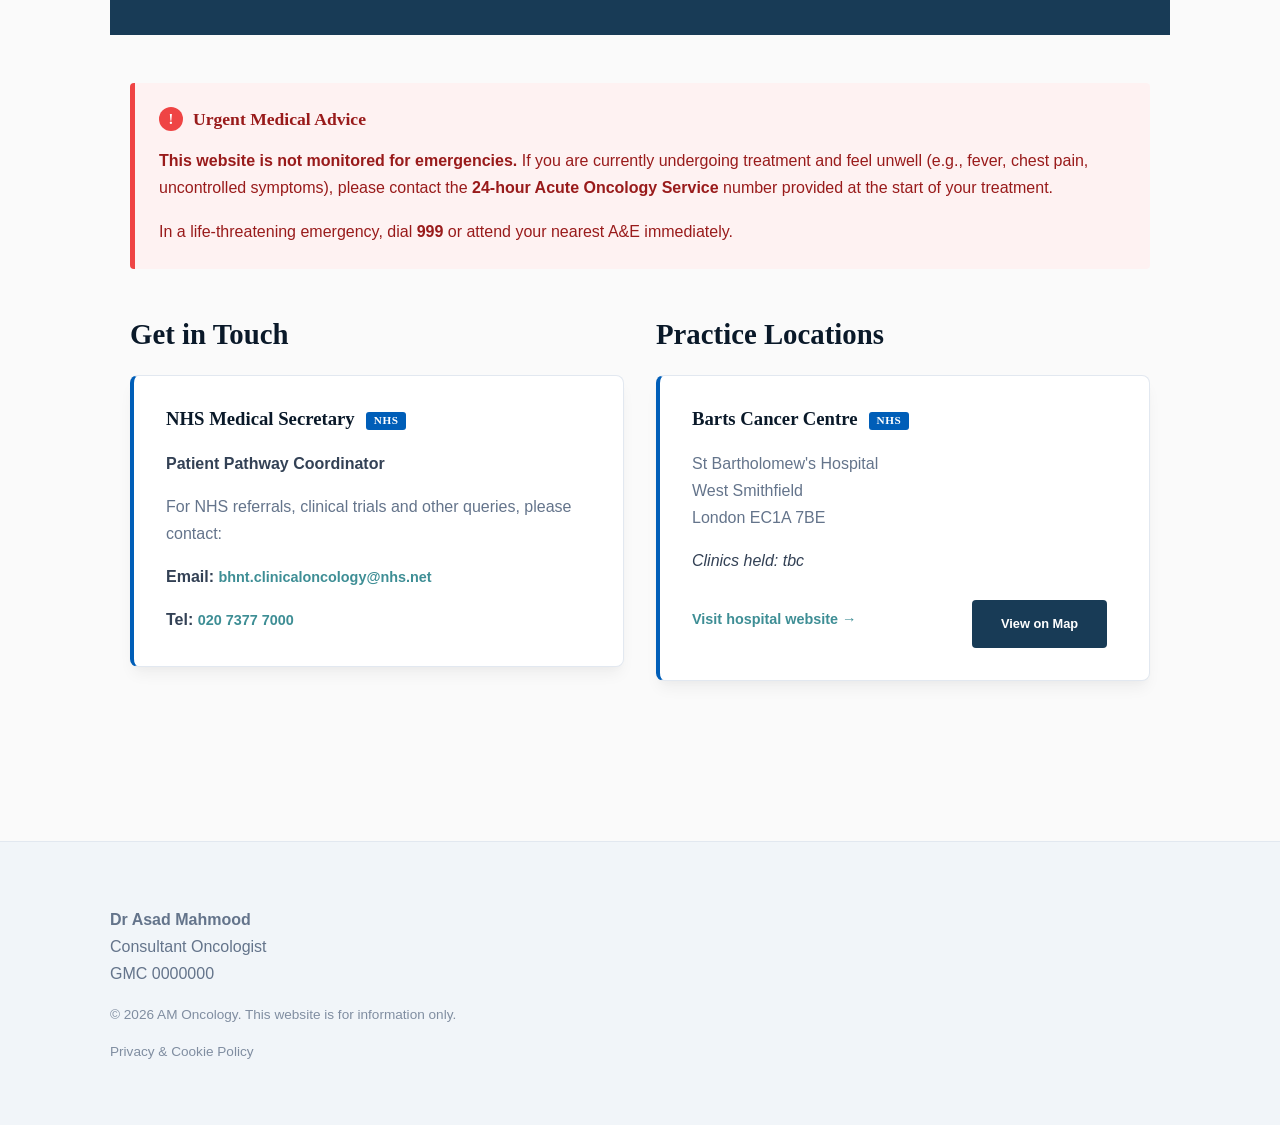
==== commit d0fb4ba4: "Update index.html" ====
--- a/index.html
+++ b/index.html
@@ -197,7 +197,7 @@
                                 <span>Francis Crick Institute and University College London</span>
                             </li> 
                             <li>
-                                <span><strong>MSc</strong> - <i>Oncology; Professor Alan Horwich Prize</i></span>
+                                <span><strong>MSc</strong> - <i>Oncology</i></span>
                                 <span>Institute of Cancer Research</span>
                             </li>
                             <li>
@@ -205,13 +205,13 @@
                                 <span>Queen Mary University of London</span>
                             </li>
                             <li>
-                                <span><strong>MBBS</strong> - <i>Distinctions in Medical Sciences, Clinical Sciences and Clinical Practice; Slot and Anderson, Tam Ross and College Drapers Prizes; Proxime Accessit to University of London Gold Medal</i></span>
+                                <span><strong>MB BS</strong></span>
                                 <span>Barts and The London School of Medicine</span>
                             </li>
                             <li>
-                                <span><strong>BSc</strong> - <i>Experimental Pathology; Schachmann and Freda Becker Trust &amp; Rod Flower Summer Research Scholarships</i></span>
-                                <span>Queen Mary University of London</span>
-                            </li>-->
+                                <span><strong>BSc (Hons)</strong> - <i>Intercalated</i></span>
+                                <span>Barts and The London School of Medicine</span>
+                            </li>
                         </ul>
                     </div>
                 </div>
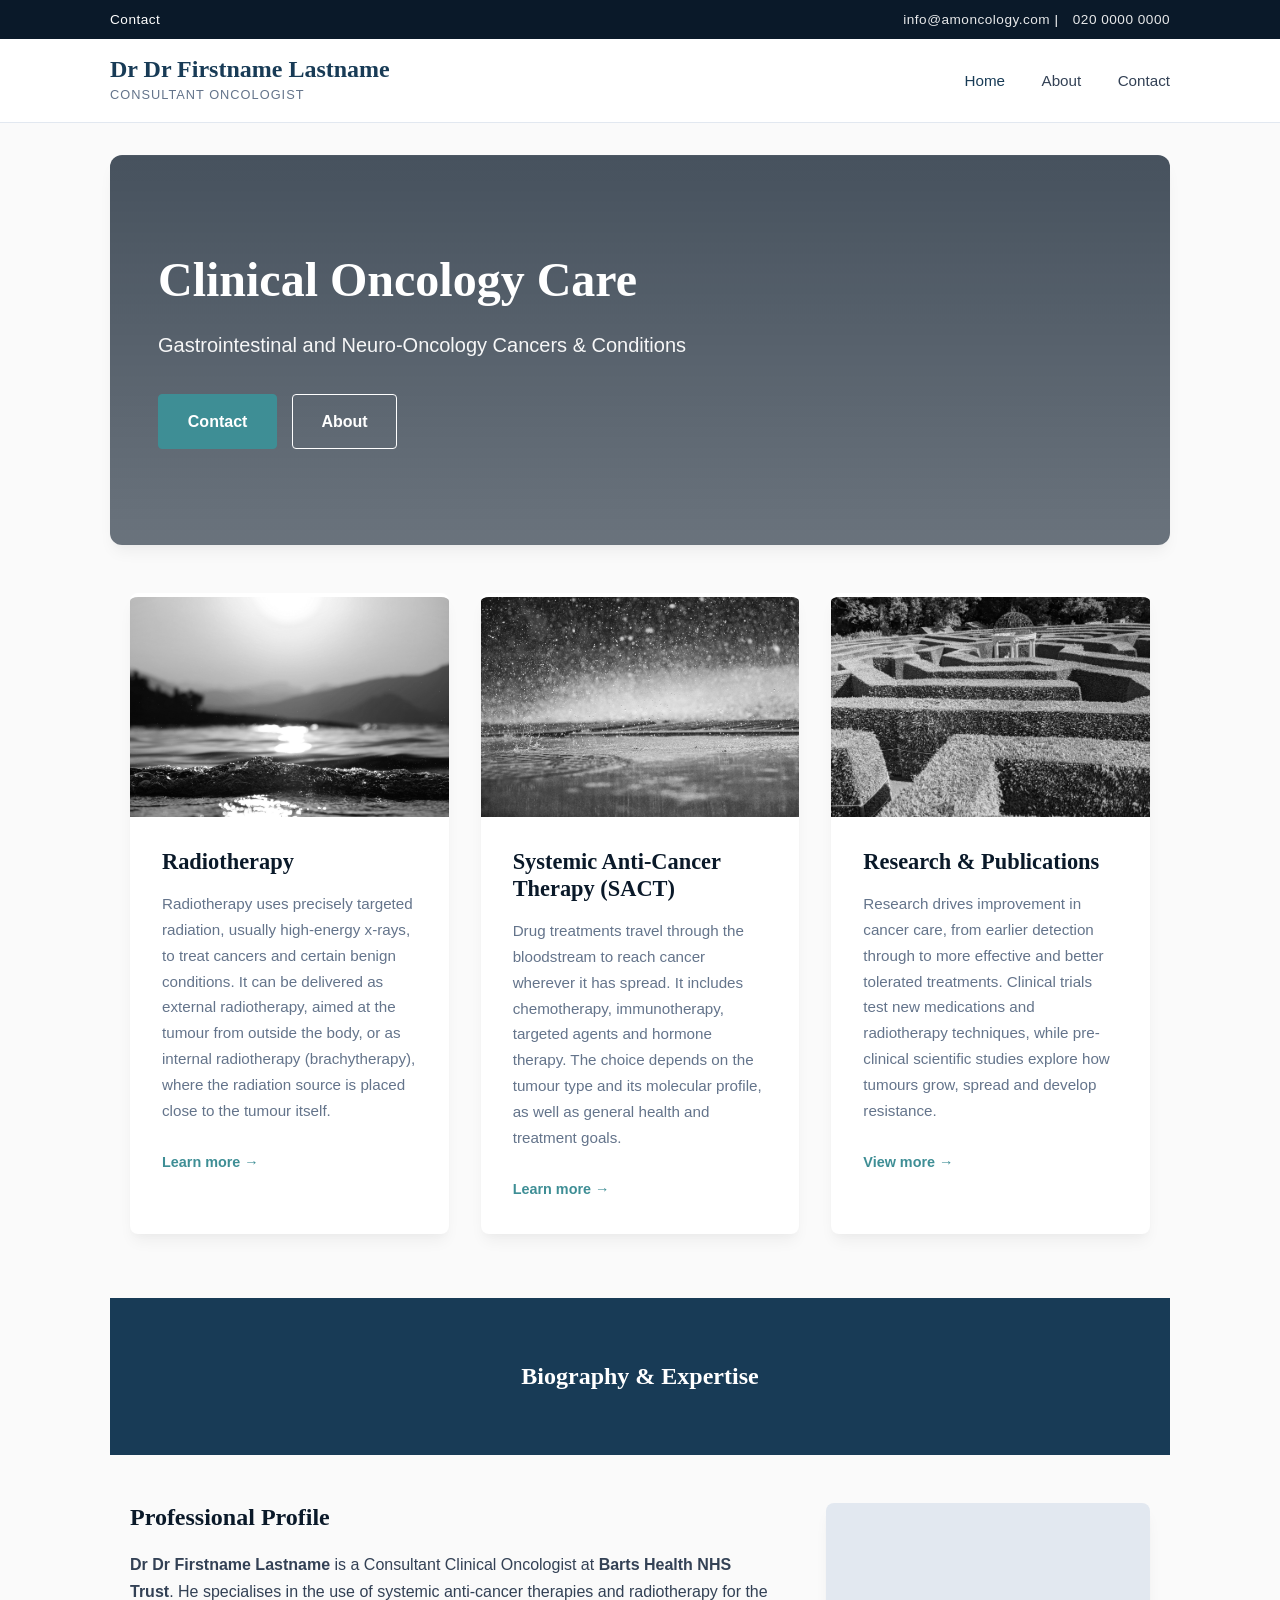
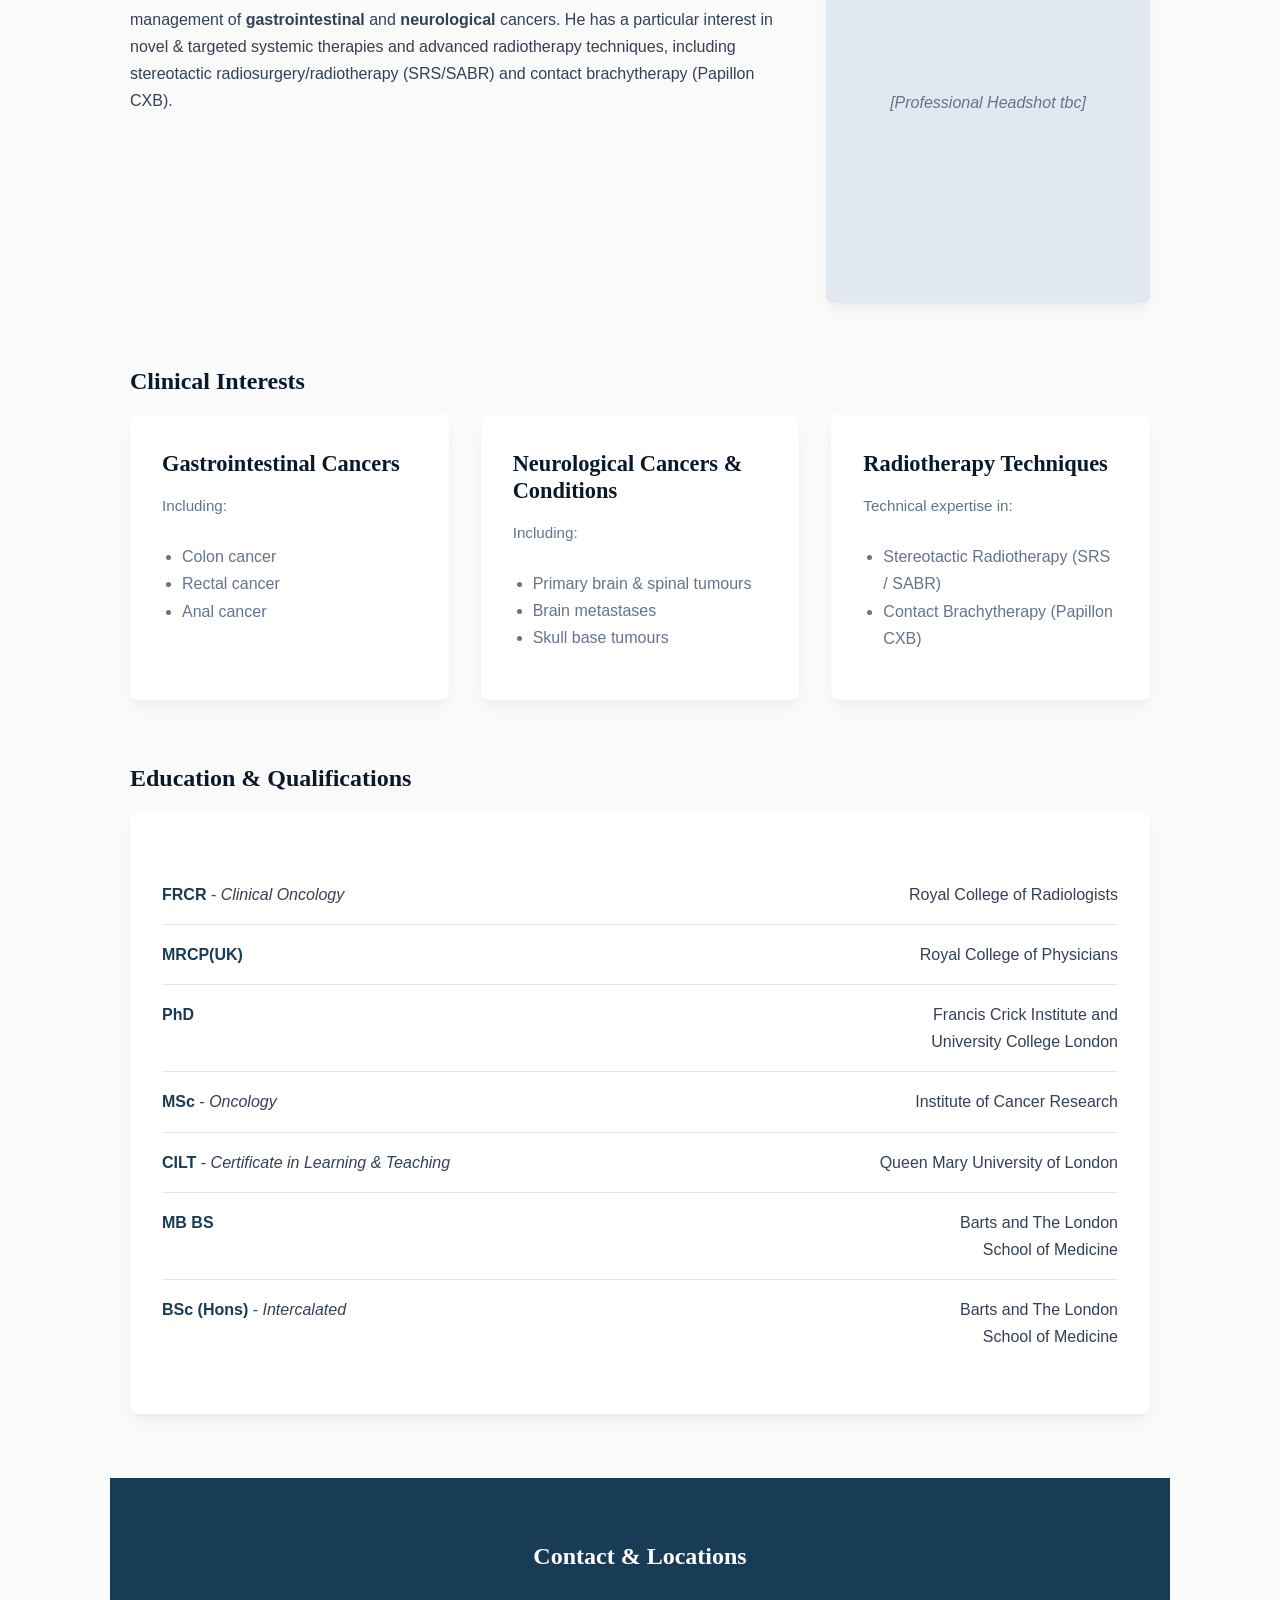
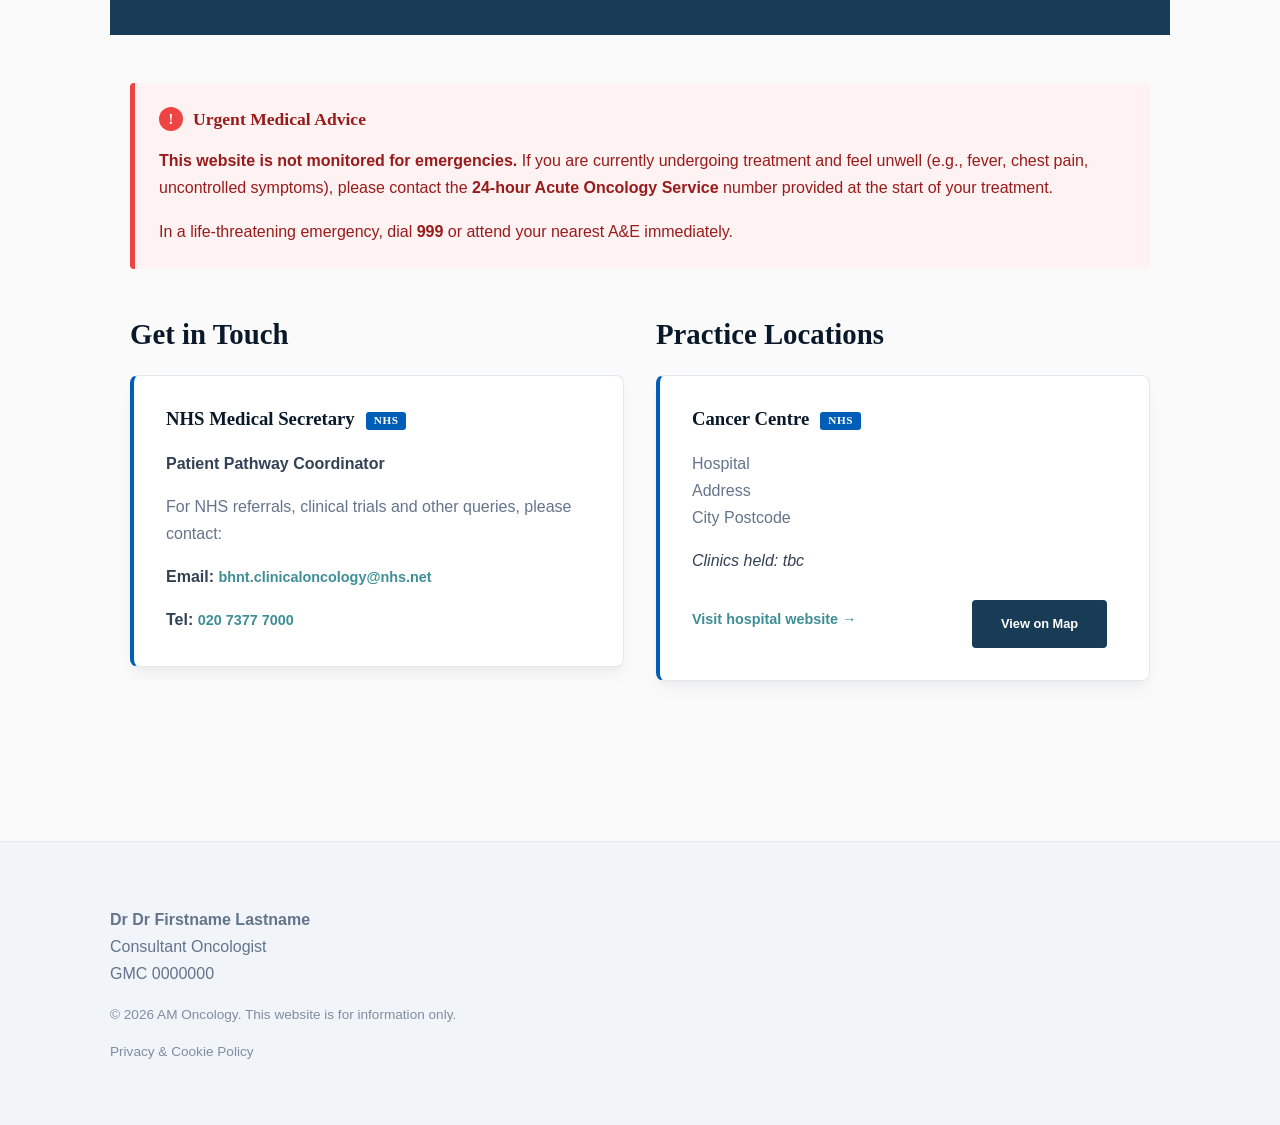
==== commit f69f8477: "Update doctor name and details in index.html" ====
--- a/index.html
+++ b/index.html
@@ -4,8 +4,8 @@
 <head>
     <meta charset="UTF-8">
     <meta name="viewport" content="width=device-width, initial-scale=1.0">
-    <title>Dr Asad Mahmood | Consultant Oncologist</title>
-    <meta name="description" content="Official website of Dr Asad Mahmood, Consultant Oncologist specialising in Gastrointestinal Oncology and Neuro-Oncology.">
+    <title>Dr Firstname Lastname | Consultant Oncologist</title>
+    <meta name="description" content="Official website of Dr Dr Firstname Lastname, Consultant Oncologist specialising in Gastrointestinal Oncology and Neuro-Oncology.">
     <link rel="preload" href="assets/fonts/playfair-display-v37-latin-regular.woff2" as="font" type="font/woff2" crossorigin>
     <link rel="preload" href="assets/fonts/lato-v24-latin-regular.woff2" as="font" type="font/woff2" crossorigin>
     <link rel="stylesheet" href="assets/style.css">
@@ -14,12 +14,12 @@
     {
       "@context": "https://schema.org",
       "@type": "Physician",
-      "name": "Dr Asad Mahmood",
+      "name": "Dr Dr Firstname Lastname",
       "jobTitle": "Consultant Oncologist",
       "medicalSpecialty": ["Oncology", "RadiationOncology", "ClinicalOncology"],
       "hospitalAffiliation": {
         "@type": "Hospital",
-        "name": "Barts Health NHS Trust"
+        "name": "Health NHS Trust"
       },
       "email": "info@amoncology.com",
       "telephone": "+442000000000",
@@ -45,7 +45,7 @@
     <div class="container header-flex">
         <div class="brand">
             <a href="#home" style="text-decoration:none;">
-                <h1>Dr Asad Mahmood</h1>
+                <h1>Dr Dr Firstname Lastname</h1>
                 <span class="subtitle">Consultant Oncologist</span>
             </a>
         </div>
@@ -133,7 +133,7 @@
                 <div class="bio-text">
                     <h2>Professional Profile</h2>
                     <p>
-                        <strong>Dr Asad Mahmood</strong> is a Consultant Clinical Oncologist at <strong>Barts Health NHS Trust</strong>. 
+                        <strong>Dr Dr Firstname Lastname</strong> is a Consultant Clinical Oncologist at <strong>Barts Health NHS Trust</strong>. 
                         He specialises in the use of systemic anti-cancer therapies and radiotherapy for the management of <strong>gastrointestinal</strong> and <strong>neurological</strong> cancers. 
                         He has a particular interest in novel &amp; targeted systemic therapies and advanced radiotherapy techniques, including stereotactic radiosurgery/radiotherapy (SRS/SABR) and contact brachytherapy (Papillon CXB).
                     </p>
@@ -262,11 +262,11 @@
                     <h2 class="section-heading">Practice Locations</h2>
 
                     <article class="location-card location-card--nhs">
-                        <h3 style="margin-top:0;">Barts Cancer Centre <span class="tag tag-nhs">NHS</span></h3>
+                        <h3 style="margin-top:0;">Cancer Centre <span class="tag tag-nhs">NHS</span></h3>
                         <address>
-                            St Bartholomew's Hospital<br>
-                            West Smithfield<br>
-                            London EC1A 7BE
+                            Hospital<br>
+                            Address<br>
+                            City Postcode
                         </address>
                         <p><em>Clinics held: tbc</em></p>
                         <div class="location-links">
@@ -336,7 +336,7 @@
     <div class="container">
         <div class="footer-info">
             <p>
-                <strong>Dr Asad Mahmood</strong><br>
+                <strong>Dr Dr Firstname Lastname</strong><br>
                 Consultant Oncologist<br>
                 GMC 0000000<br>
             </p>
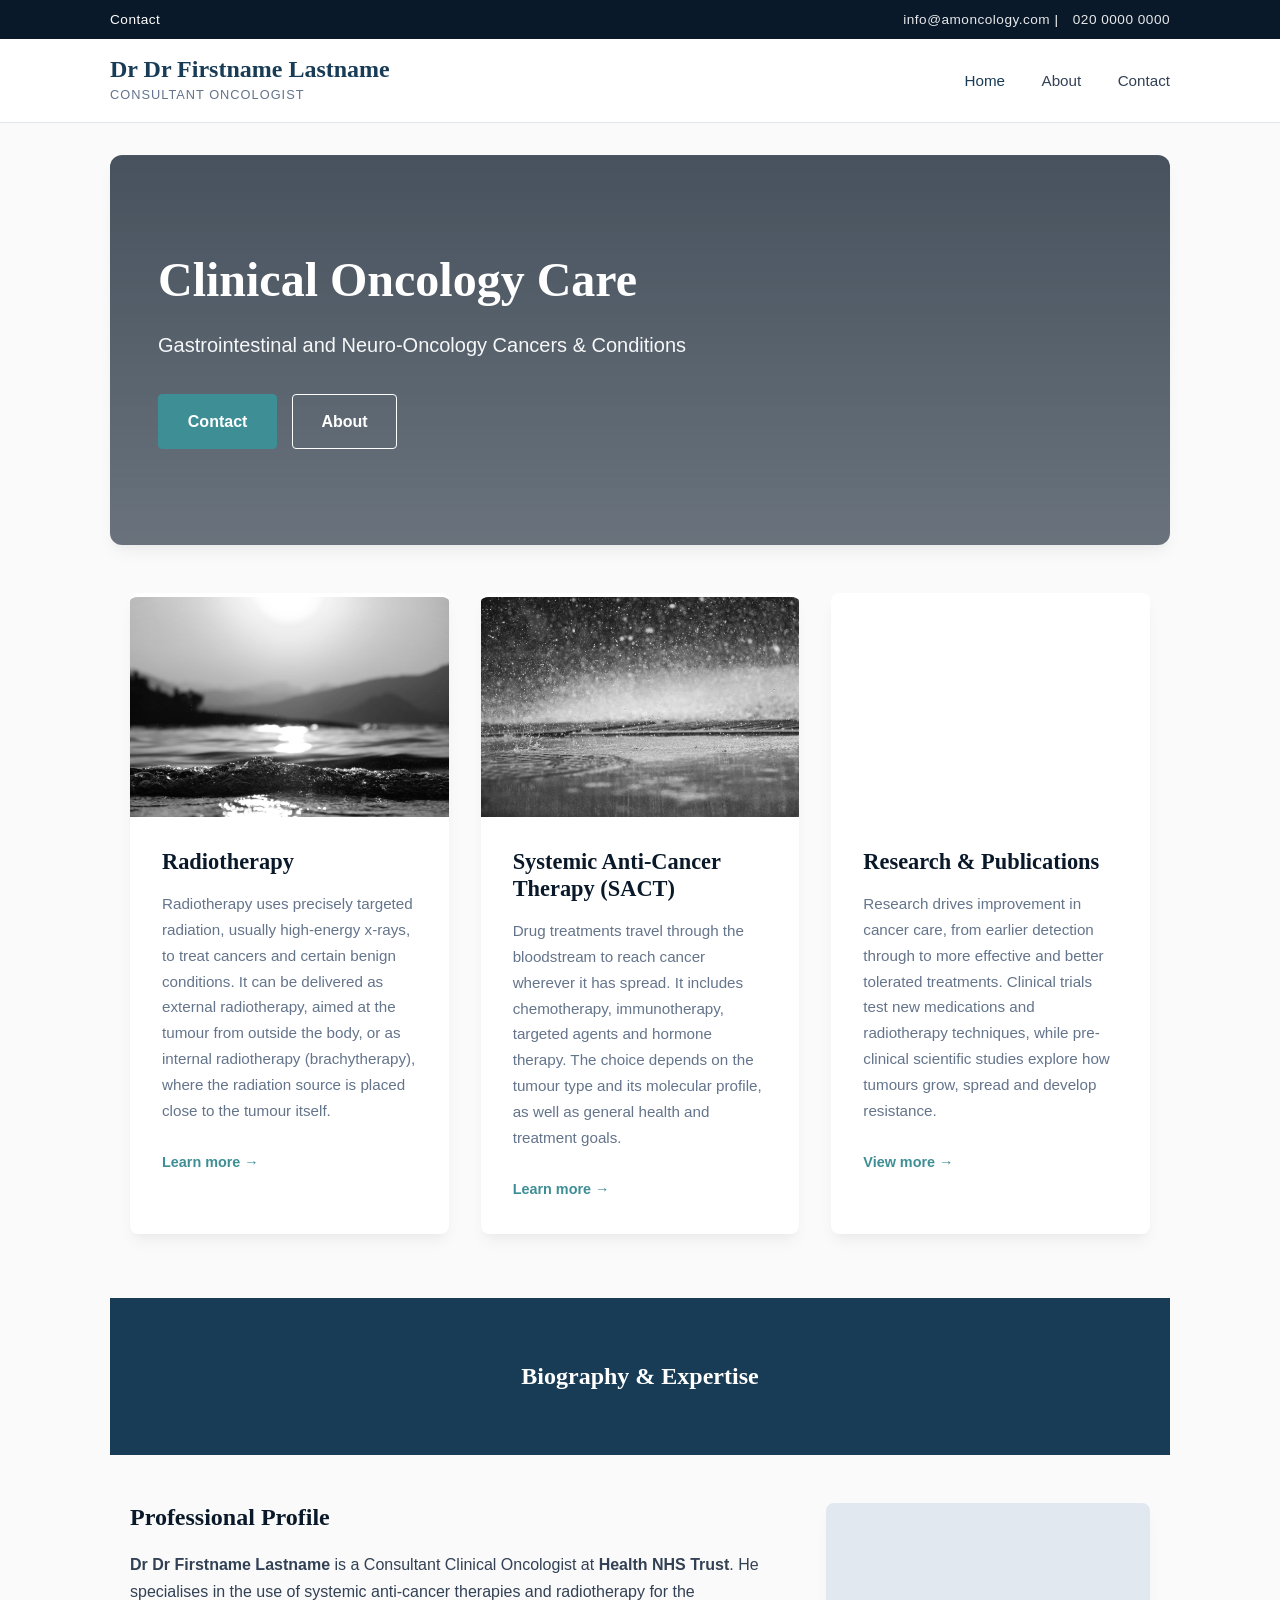
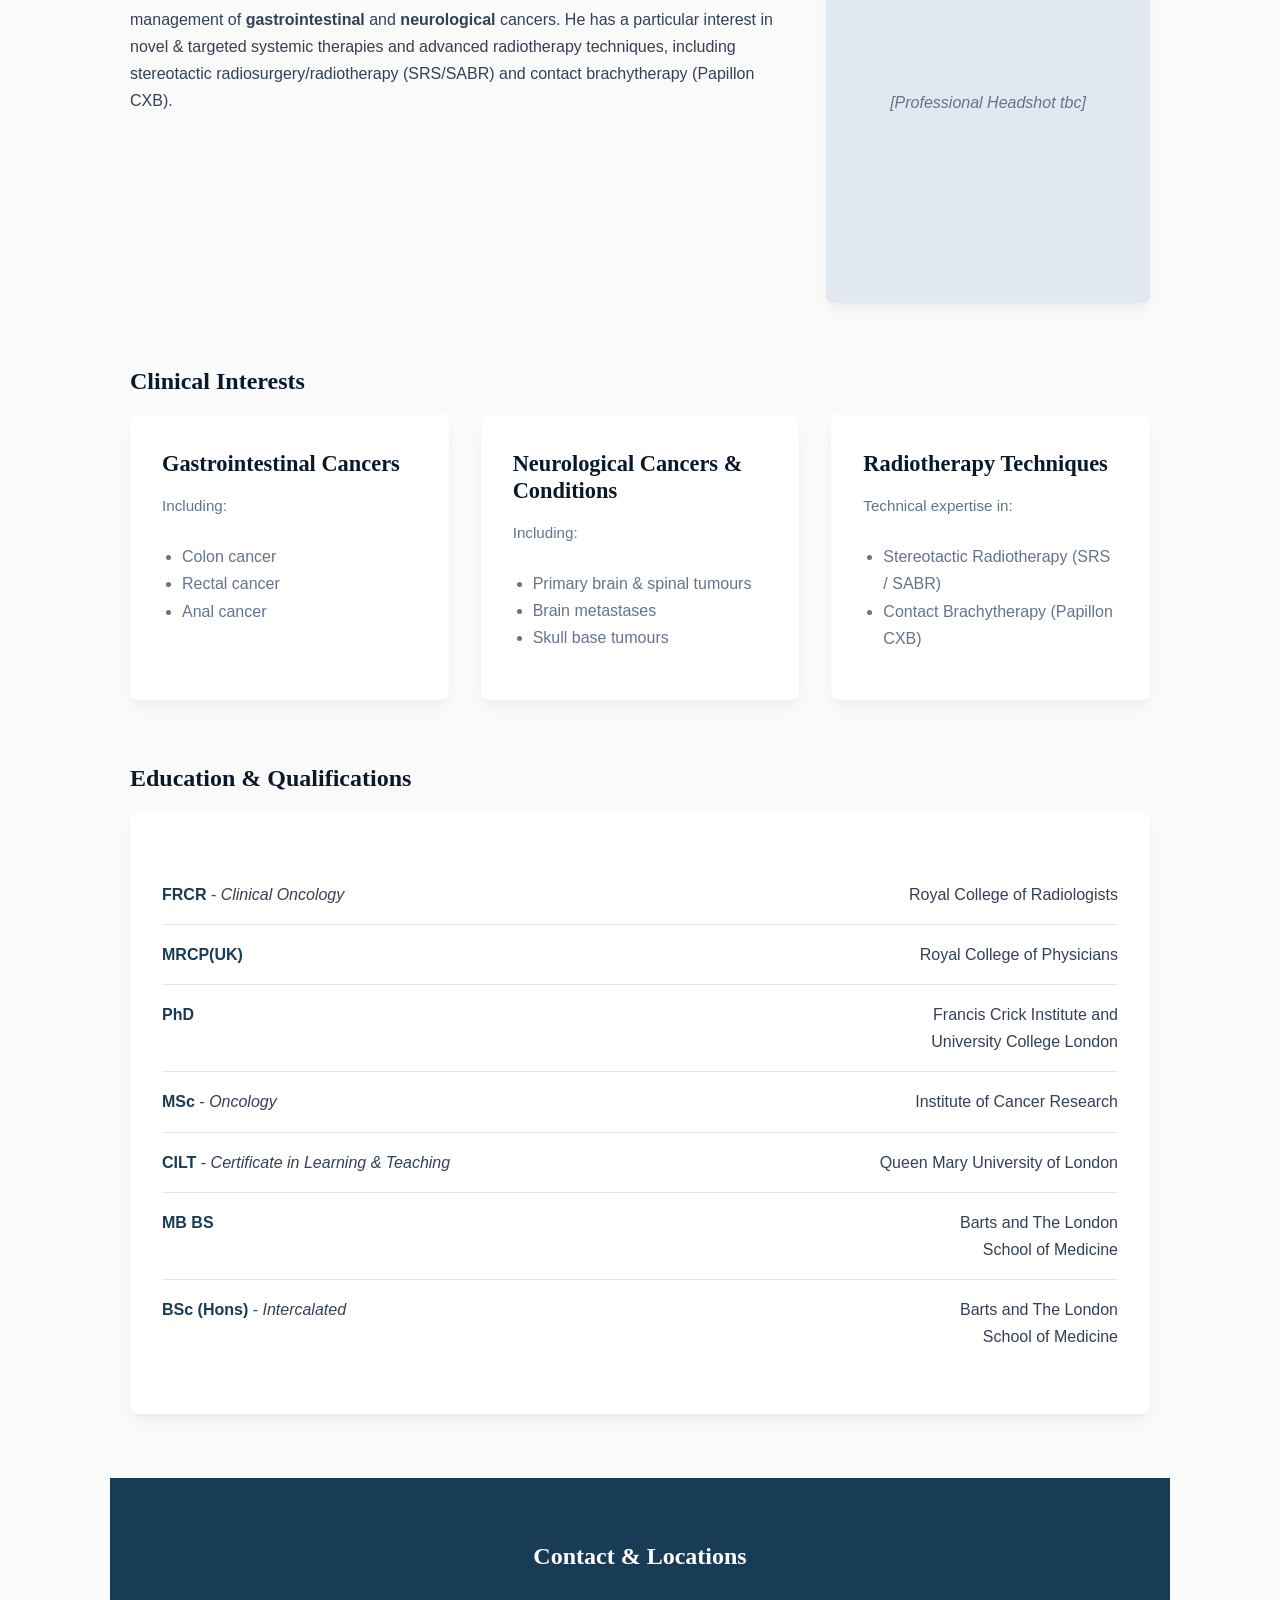
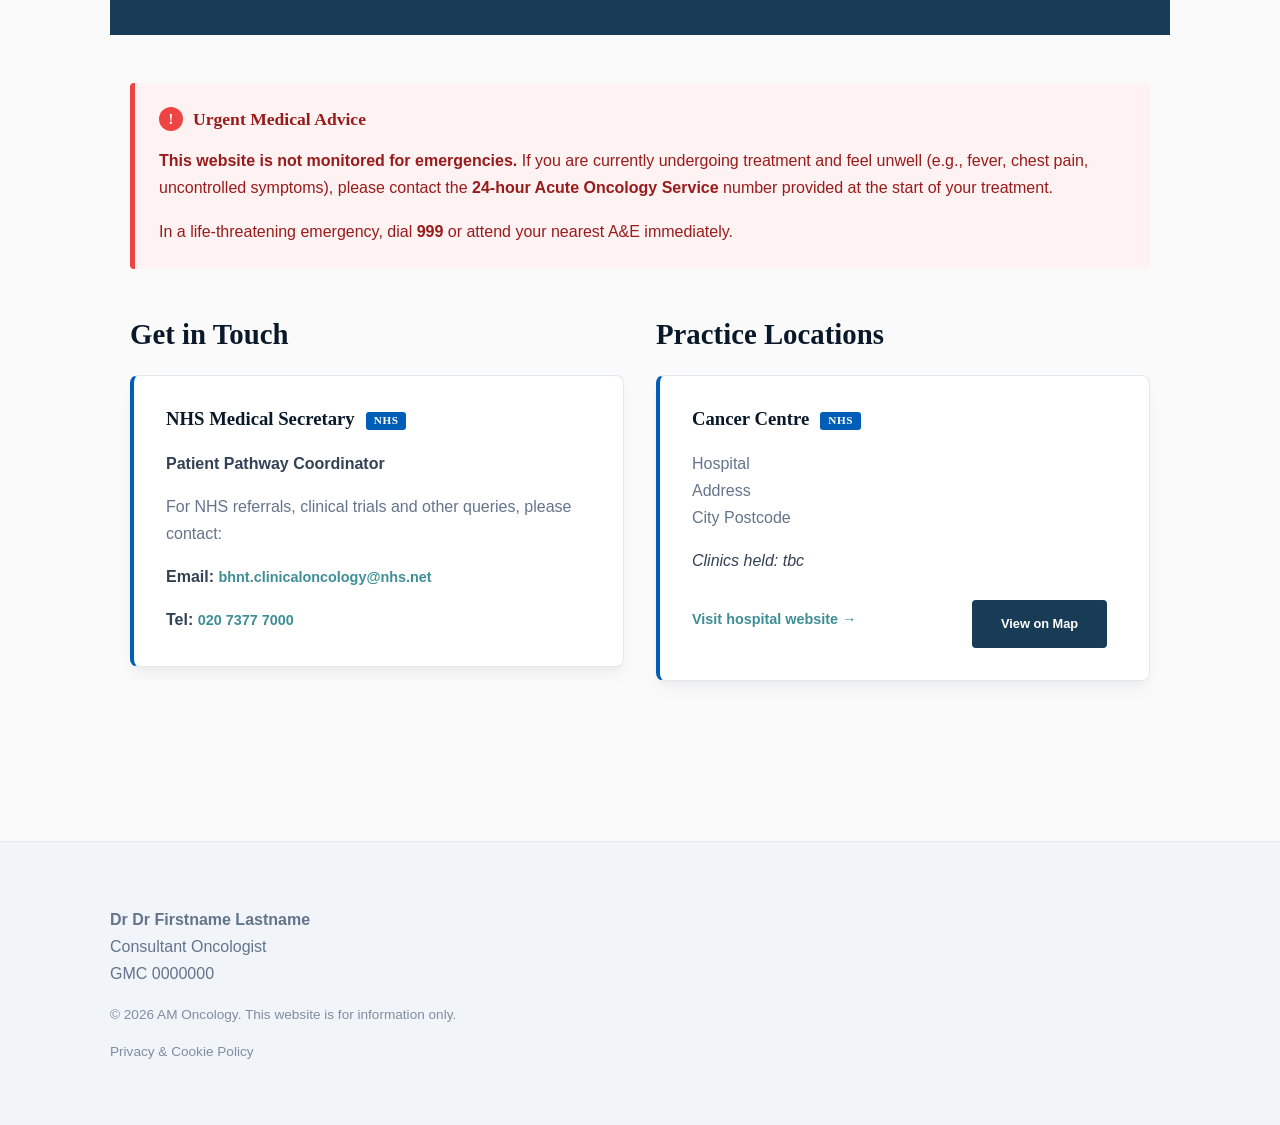
==== commit 6f62f995: "Update professional profile information" ====
--- a/index.html
+++ b/index.html
@@ -133,7 +133,7 @@
                 <div class="bio-text">
                     <h2>Professional Profile</h2>
                     <p>
-                        <strong>Dr Dr Firstname Lastname</strong> is a Consultant Clinical Oncologist at <strong>Barts Health NHS Trust</strong>. 
+                        <strong>Dr Dr Firstname Lastname</strong> is a Consultant Clinical Oncologist at <strong>Health NHS Trust</strong>. 
                         He specialises in the use of systemic anti-cancer therapies and radiotherapy for the management of <strong>gastrointestinal</strong> and <strong>neurological</strong> cancers. 
                         He has a particular interest in novel &amp; targeted systemic therapies and advanced radiotherapy techniques, including stereotactic radiosurgery/radiotherapy (SRS/SABR) and contact brachytherapy (Papillon CXB).
                     </p>
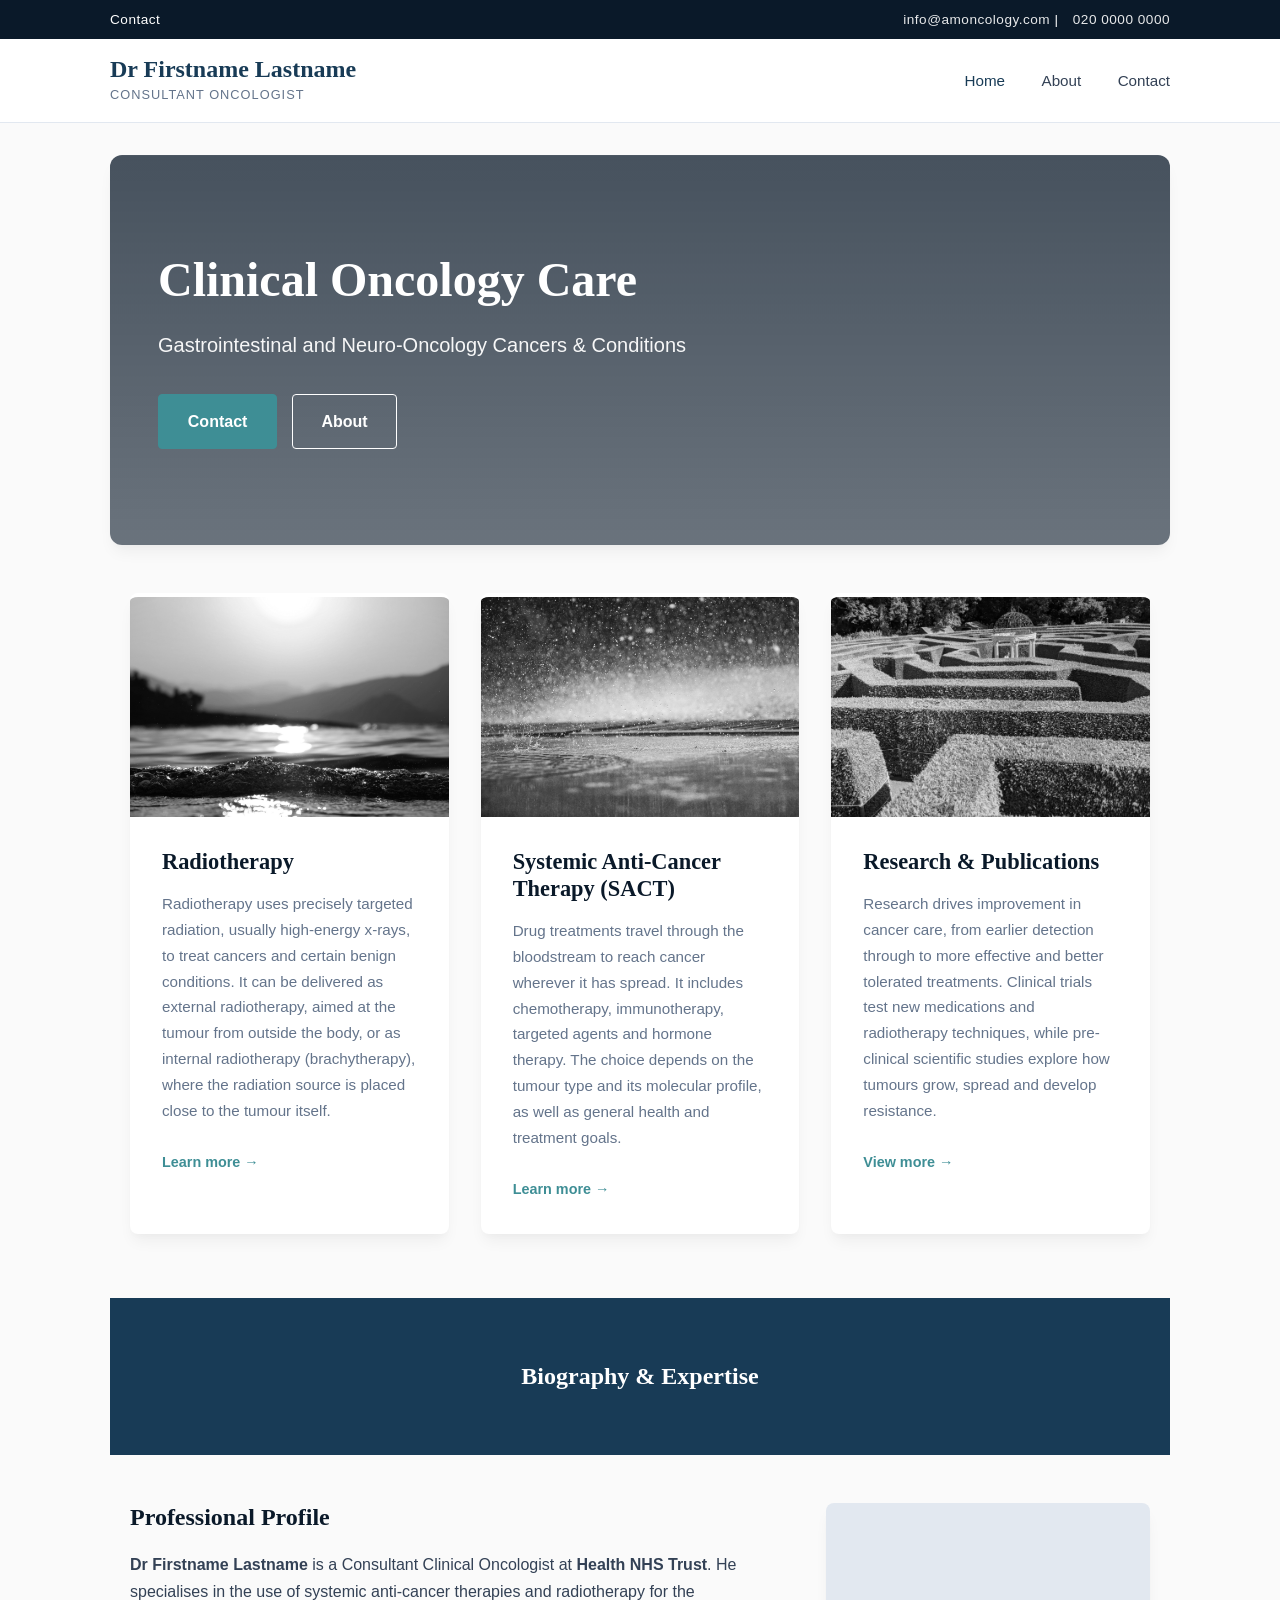
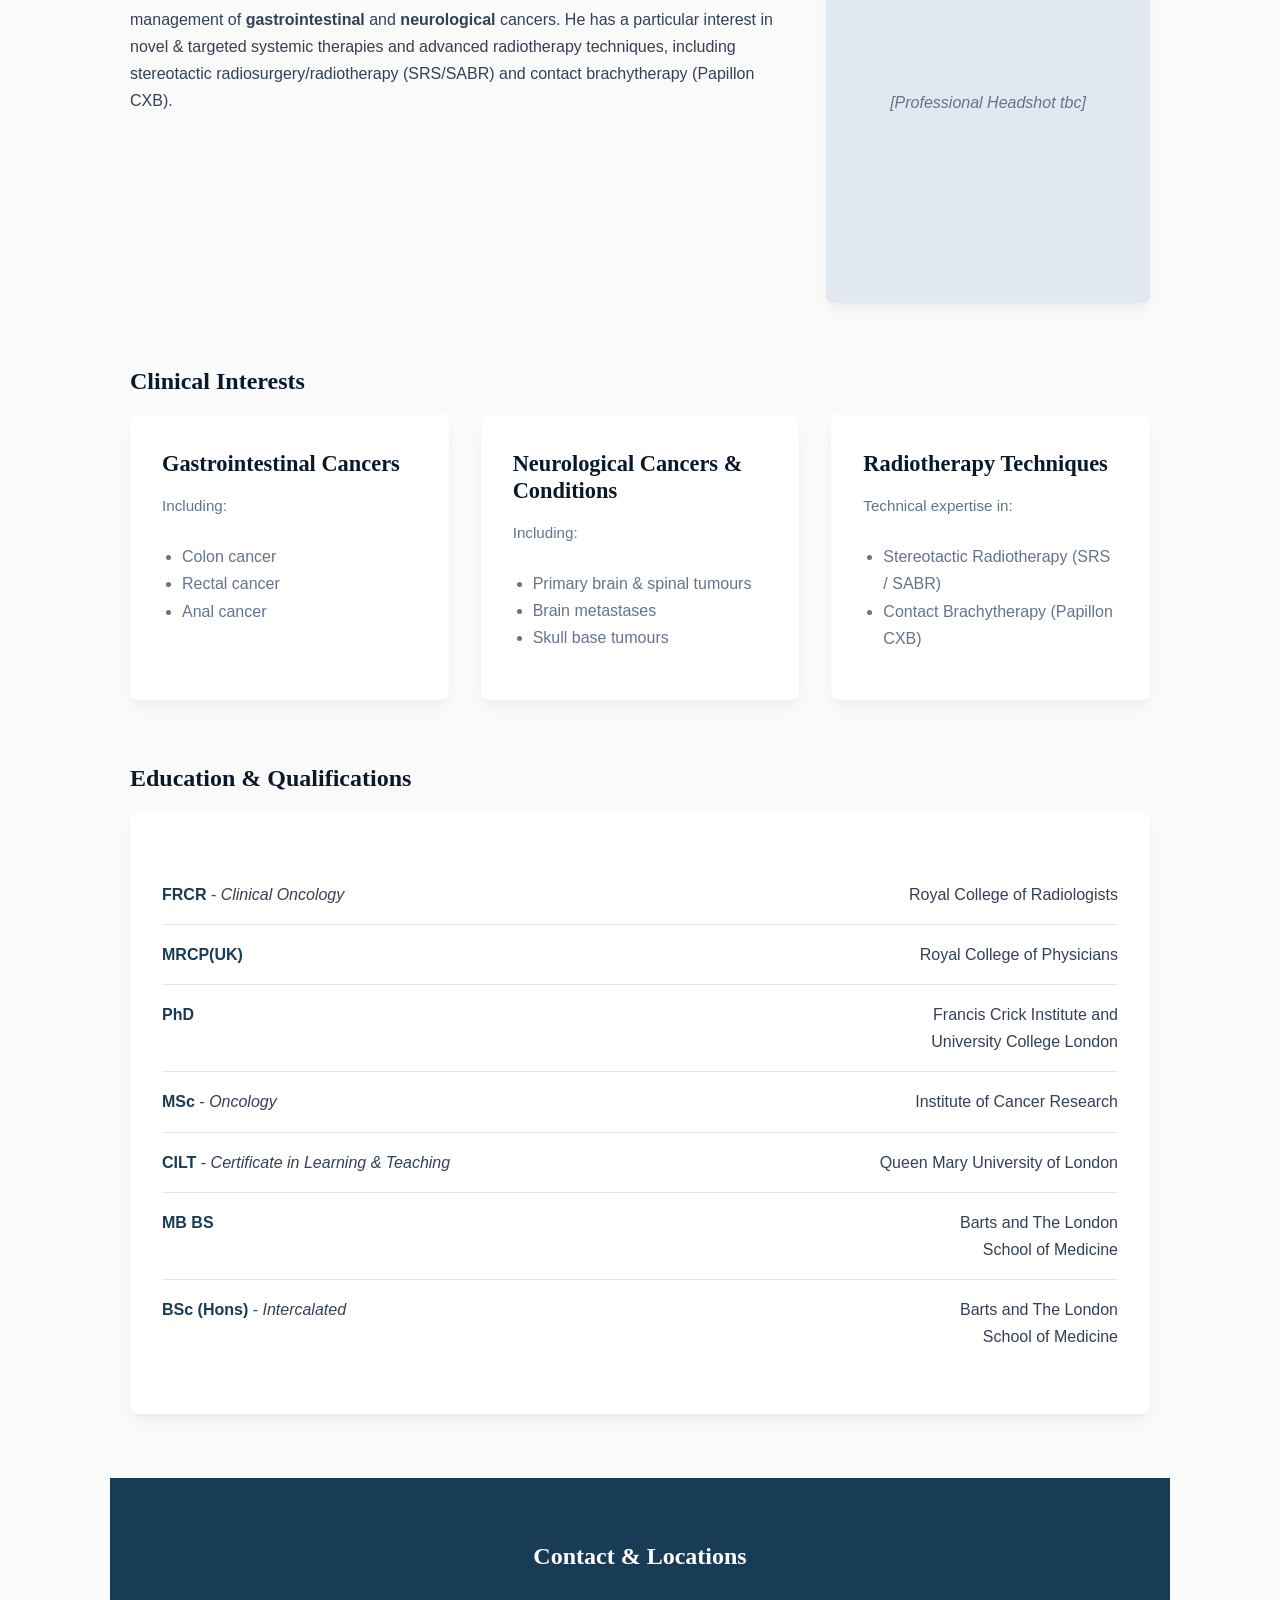
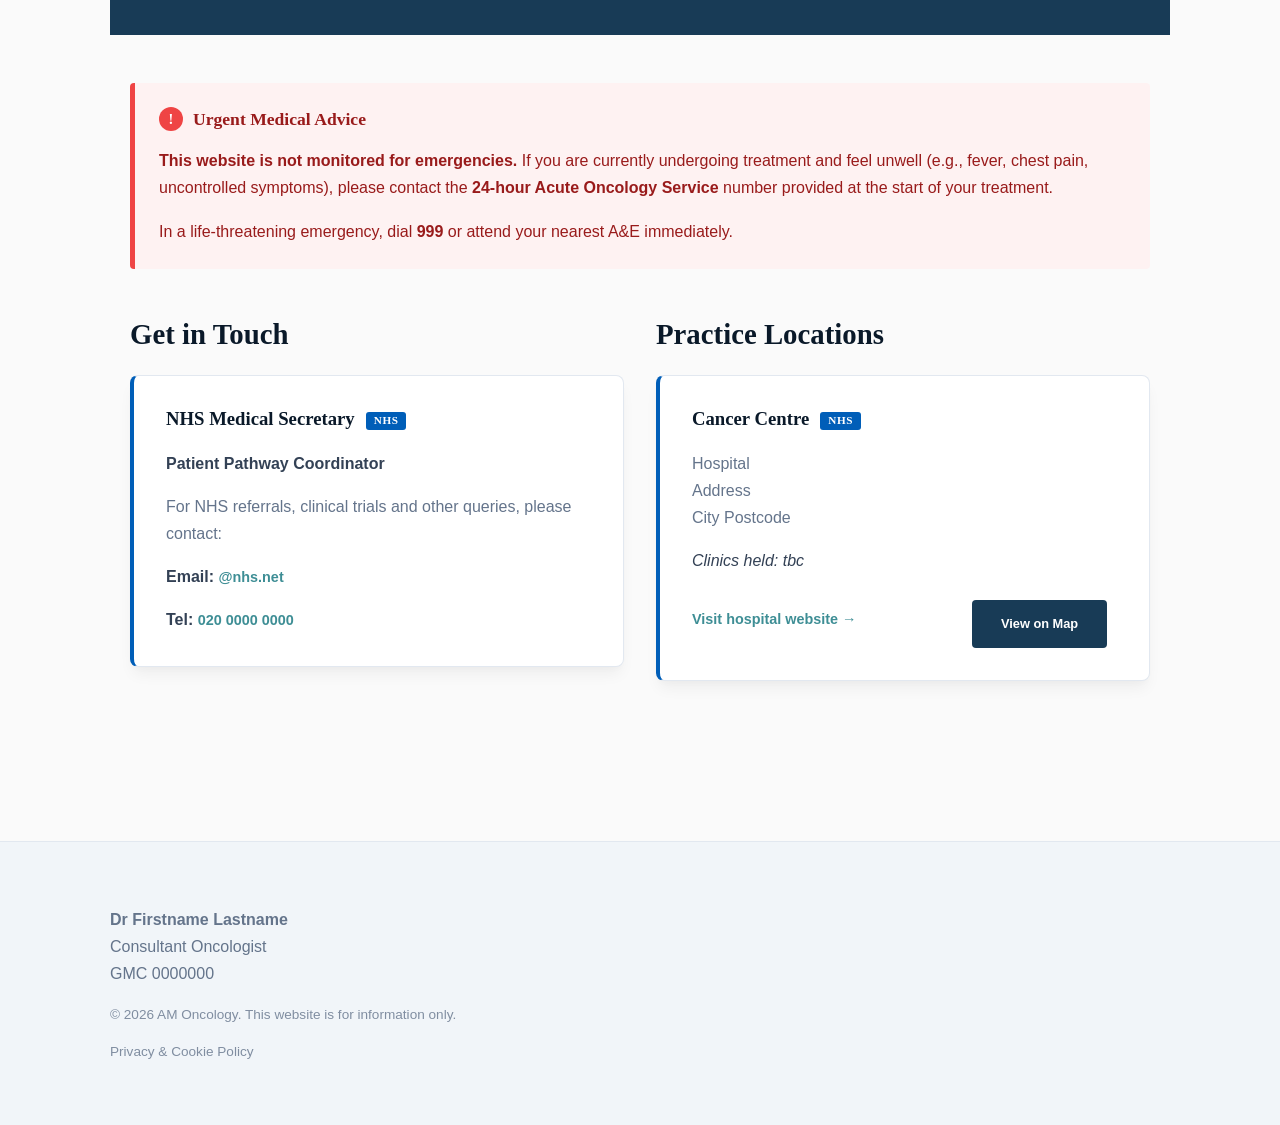
==== commit 0f37337a: "Remove duplicate 'Dr' from index.html" ====
--- a/index.html
+++ b/index.html
@@ -5,7 +5,7 @@
     <meta charset="UTF-8">
     <meta name="viewport" content="width=device-width, initial-scale=1.0">
     <title>Dr Firstname Lastname | Consultant Oncologist</title>
-    <meta name="description" content="Official website of Dr Dr Firstname Lastname, Consultant Oncologist specialising in Gastrointestinal Oncology and Neuro-Oncology.">
+    <meta name="description" content="Official website of Dr Firstname Lastname, Consultant Oncologist specialising in Gastrointestinal Oncology and Neuro-Oncology.">
     <link rel="preload" href="assets/fonts/playfair-display-v37-latin-regular.woff2" as="font" type="font/woff2" crossorigin>
     <link rel="preload" href="assets/fonts/lato-v24-latin-regular.woff2" as="font" type="font/woff2" crossorigin>
     <link rel="stylesheet" href="assets/style.css">
@@ -14,7 +14,7 @@
     {
       "@context": "https://schema.org",
       "@type": "Physician",
-      "name": "Dr Dr Firstname Lastname",
+      "name": "Dr Firstname Lastname",
       "jobTitle": "Consultant Oncologist",
       "medicalSpecialty": ["Oncology", "RadiationOncology", "ClinicalOncology"],
       "hospitalAffiliation": {
@@ -45,7 +45,7 @@
     <div class="container header-flex">
         <div class="brand">
             <a href="#home" style="text-decoration:none;">
-                <h1>Dr Dr Firstname Lastname</h1>
+                <h1>Dr Firstname Lastname</h1>
                 <span class="subtitle">Consultant Oncologist</span>
             </a>
         </div>
@@ -133,7 +133,7 @@
                 <div class="bio-text">
                     <h2>Professional Profile</h2>
                     <p>
-                        <strong>Dr Dr Firstname Lastname</strong> is a Consultant Clinical Oncologist at <strong>Health NHS Trust</strong>. 
+                        <strong>Dr Firstname Lastname</strong> is a Consultant Clinical Oncologist at <strong>Health NHS Trust</strong>. 
                         He specialises in the use of systemic anti-cancer therapies and radiotherapy for the management of <strong>gastrointestinal</strong> and <strong>neurological</strong> cancers. 
                         He has a particular interest in novel &amp; targeted systemic therapies and advanced radiotherapy techniques, including stereotactic radiosurgery/radiotherapy (SRS/SABR) and contact brachytherapy (Papillon CXB).
                     </p>
@@ -242,8 +242,8 @@
                         <h3 style="margin-top:0;">NHS Medical Secretary <span class="tag tag-nhs">NHS</span></h3>
                         <p><strong>Patient Pathway Coordinator</strong></p>
                         <p class="text-muted">For NHS referrals, clinical trials and other queries, please contact:</p>
-                        <p><strong>Email:</strong> <a href="mailto:bhnt.clinicaloncology@nhs.net" class="text-link">bhnt.clinicaloncology@nhs.net</a></p>
-                        <p><strong>Tel:</strong> <a href="tel:+442073777000" class="text-link">020 7377 7000</a></p>
+                        <p><strong>Email:</strong> <a href="mailto:bhnt.clinicaloncology@nhs.net" class="text-link">@nhs.net</a></p>
+                        <p><strong>Tel:</strong> <a href="tel:+442073777000" class="text-link">020 0000 0000</a></p>
                     </div>
 
                     <!--<div class="location-card location-card--private">
@@ -336,7 +336,7 @@
     <div class="container">
         <div class="footer-info">
             <p>
-                <strong>Dr Dr Firstname Lastname</strong><br>
+                <strong>Dr Firstname Lastname</strong><br>
                 Consultant Oncologist<br>
                 GMC 0000000<br>
             </p>
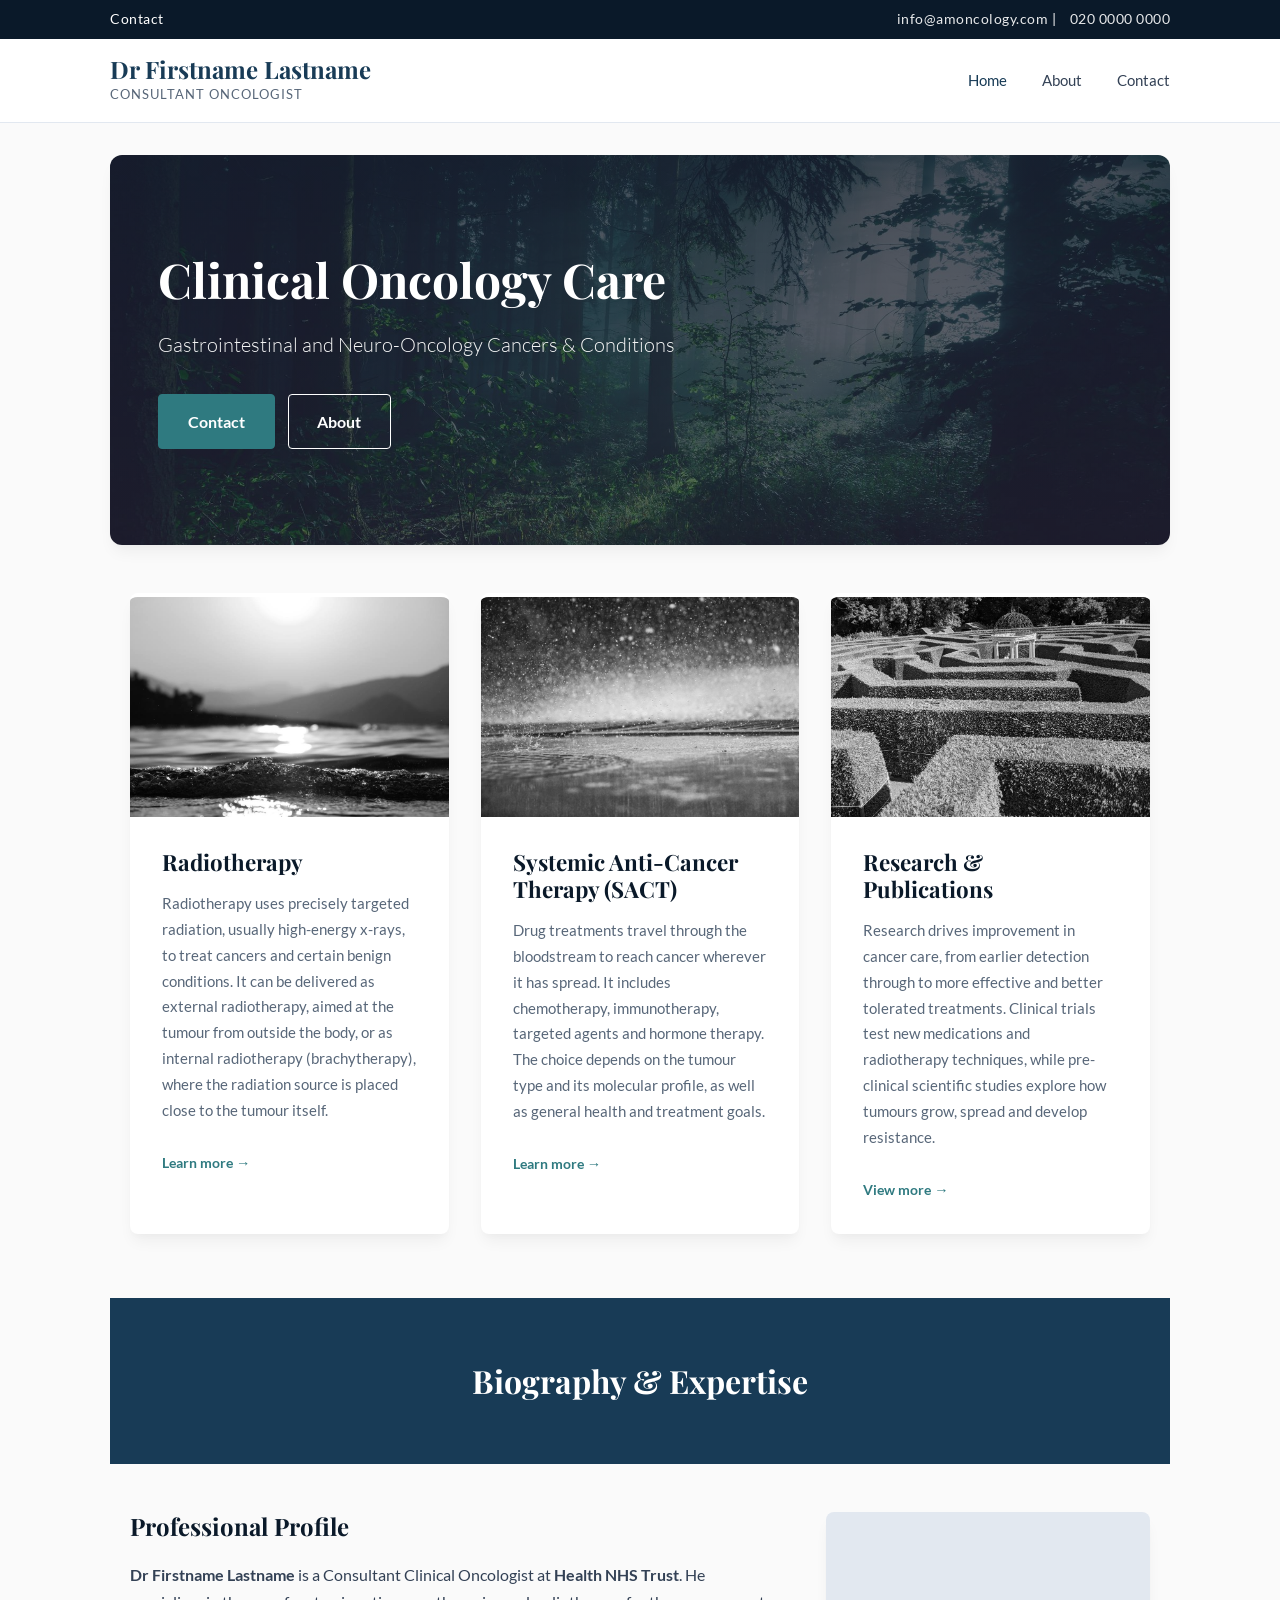
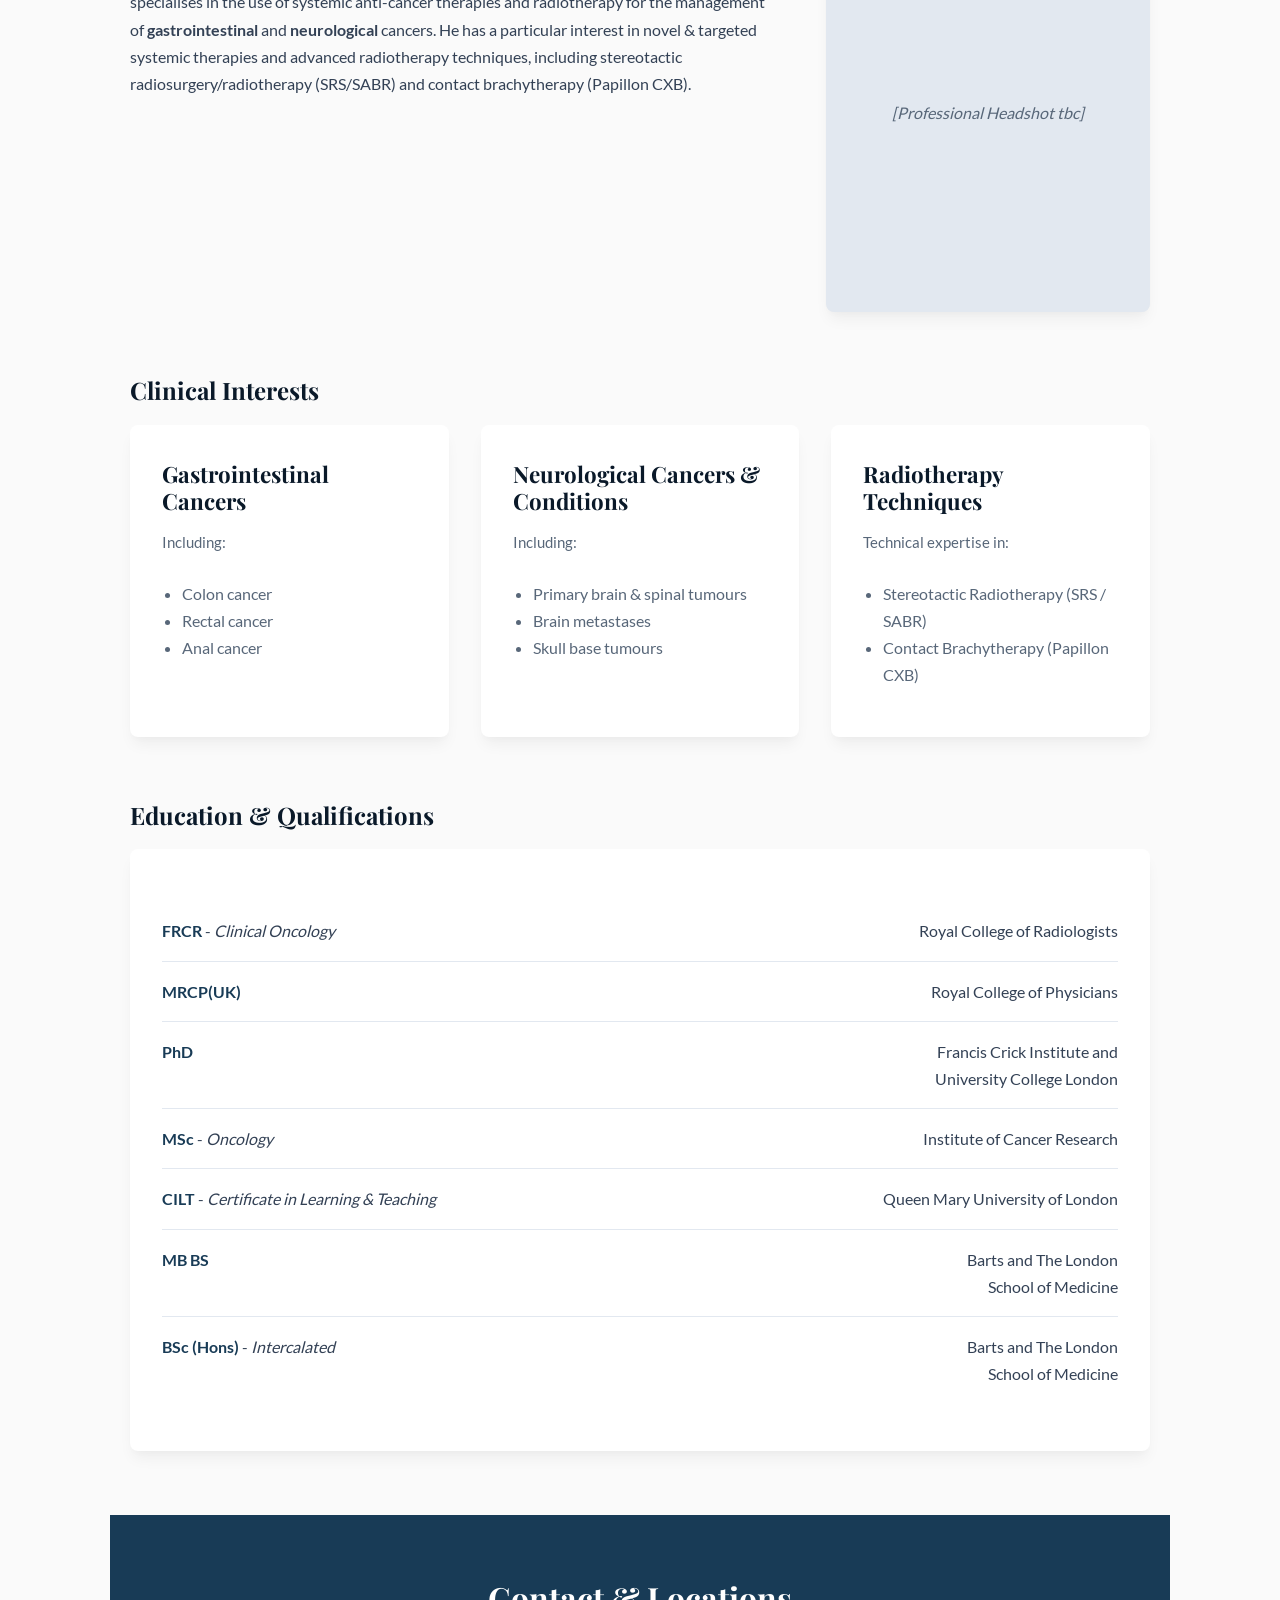
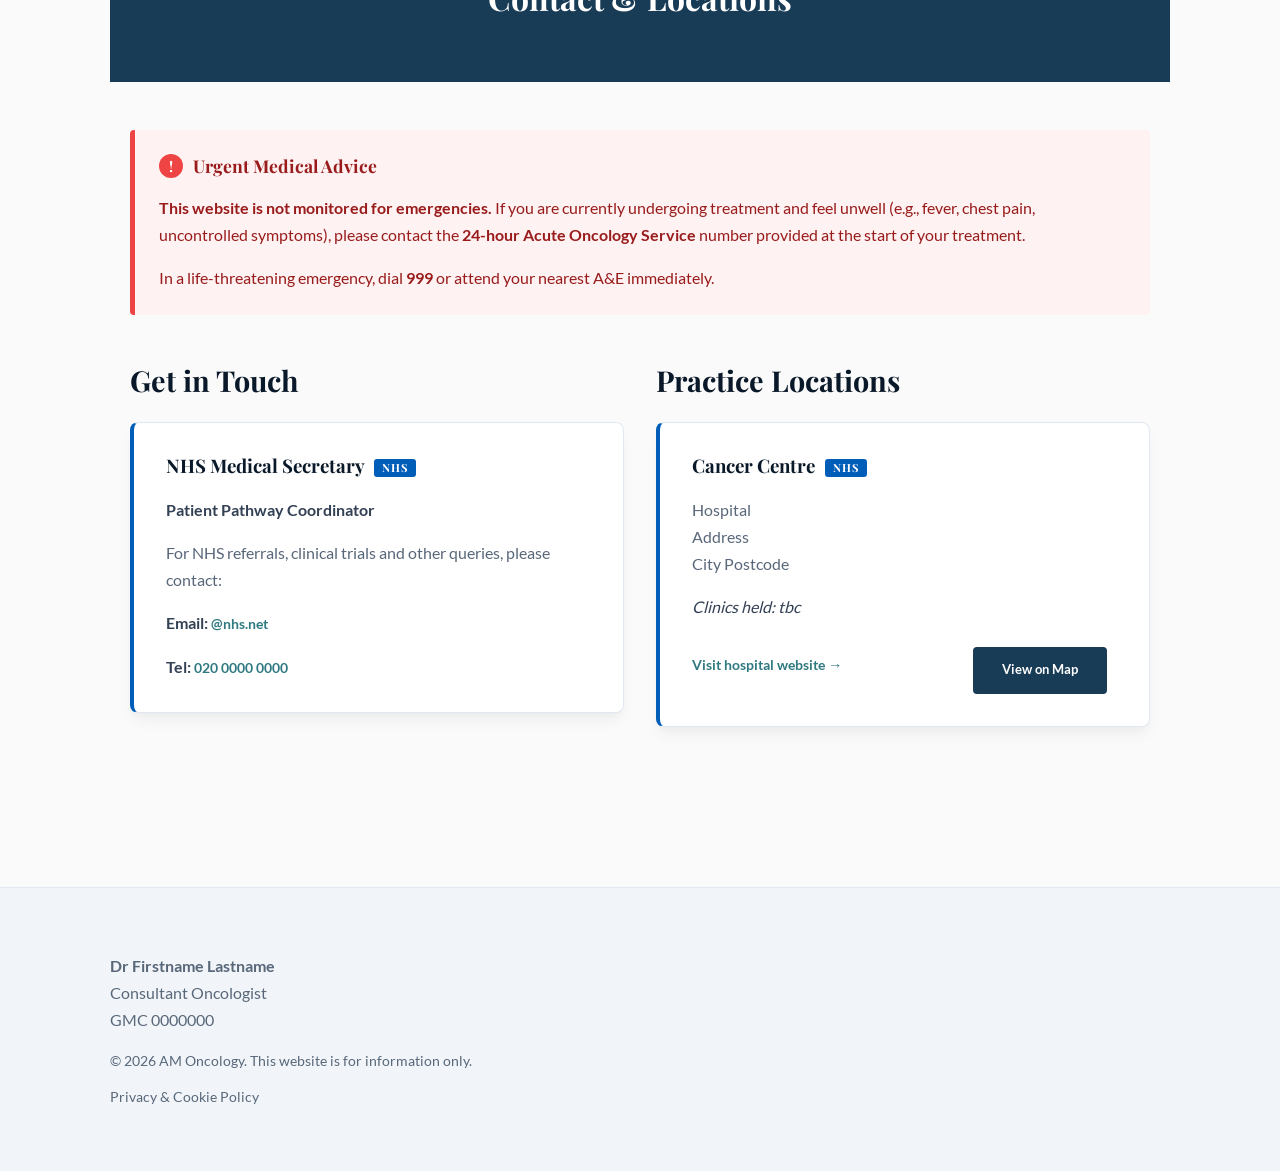
==== commit 4a12dafe: "Add files via upload" ====
--- a/index.html
+++ b/index.html
@@ -6,8 +6,21 @@
     <meta name="viewport" content="width=device-width, initial-scale=1.0">
     <title>Dr Firstname Lastname | Consultant Oncologist</title>
     <meta name="description" content="Official website of Dr Firstname Lastname, Consultant Oncologist specialising in Gastrointestinal Oncology and Neuro-Oncology.">
-    <link rel="preload" href="assets/fonts/playfair-display-v37-latin-regular.woff2" as="font" type="font/woff2" crossorigin>
-    <link rel="preload" href="assets/fonts/lato-v24-latin-regular.woff2" as="font" type="font/woff2" crossorigin>
+    <link rel="preload" href="assets/fonts/playfair-display-v40-latin_latin-ext-700.woff2" as="font" type="font/woff2" crossorigin>
+    <link rel="preload" href="assets/fonts/lato-v25-latin_latin-ext-regular.woff2" as="font" type="font/woff2" crossorigin>
+    <link rel="preload" href="assets/photo-1448375240586-882707db888b_hero.jpg" as="image" fetchpriority="high">
+    <link rel="icon" href="assets/favicon.svg" type="image/svg+xml">
+    <meta name="theme-color" content="#0A1929">
+    <link rel="canonical" href="https://www.amoncology.com/">
+
+    <meta property="og:type" content="website">
+    <meta property="og:site_name" content="AM Oncology">
+    <meta property="og:title" content="Dr Firstname Lastname | Consultant Oncologist">
+    <meta property="og:description" content="Consultant Clinical Oncologist specialising in Gastrointestinal Oncology and Neuro-Oncology.">
+    <meta property="og:url" content="https://www.amoncology.com/">
+    <meta property="og:image" content="https://www.amoncology.com/assets/photo-1448375240586-882707db888b_hero.jpg">
+    <meta property="og:locale" content="en_GB">
+    <meta name="twitter:card" content="summary_large_image">
     <link rel="stylesheet" href="assets/style.css">
 
     <script type="application/ld+json">
@@ -16,7 +29,8 @@
       "@type": "Physician",
       "name": "Dr Firstname Lastname",
       "jobTitle": "Consultant Oncologist",
-      "medicalSpecialty": ["Oncology", "RadiationOncology", "ClinicalOncology"],
+      "medicalSpecialty": "https://schema.org/Oncologic",
+      "image": "https://www.amoncology.com/assets/photo-1448375240586-882707db888b_hero.jpg",
       "hospitalAffiliation": {
         "@type": "Hospital",
         "name": "Health NHS Trust"
@@ -30,6 +44,8 @@
 
 <body>
 
+<a class="skip-link" href="#main">Skip to main content</a>
+
 <div class="top-bar">
     <div class="container">
         <span>Contact</span>
@@ -44,26 +60,26 @@
 <header>
     <div class="container header-flex">
         <div class="brand">
-            <a href="#home" style="text-decoration:none;">
-                <h1>Dr Firstname Lastname</h1>
+            <a href="#home">
+                <span class="brand-name">Dr Firstname Lastname</span>
                 <span class="subtitle">Consultant Oncologist</span>
             </a>
         </div>
-        <nav>
-            <a href="#home" class="active">Home</a>
+        <nav aria-label="Main">
+            <a href="#home" class="active" aria-current="true">Home</a>
             <a href="#about">About</a>
             <a href="#contact">Contact</a>
         </nav>
     </div>
 </header>
 
-<main>
+<main id="main">
 
     <!-- SECTION 1: HOME -->
     <section id="home">
         <div class="hero-banner">
             <div class="hero-content">
-                <h2>Clinical Oncology Care</h2>
+                <h1>Clinical Oncology Care</h1>
                 <p class="hero-lead">Gastrointestinal and Neuro-Oncology Cancers &amp; Conditions</p>
                 <div class="hero-buttons">
                     <a href="#contact" class="btn btn-primary">Contact</a>
@@ -76,7 +92,7 @@
             <div class="card-grid section-space" style="margin-top: 3rem;">
                 <article class="card">
                     <div class="card-image-wrapper">
-                        <img src="assets/photo-1606150717578-567569be9d24_rt.jpg" alt="Radiotherapy" loading="lazy" decoding="async">
+                        <img src="assets/photo-1606150717578-567569be9d24_rt.jpg" alt="" width="1000" height="750" loading="lazy" decoding="async">
                     </div>
                     <div class="card-body">
                         <h3>Radiotherapy</h3>
@@ -84,13 +100,13 @@
                             Radiotherapy uses precisely targeted radiation, usually high-energy x-rays, to treat cancers and certain benign conditions. 
                             It can be delivered as external radiotherapy, aimed at the tumour from outside the body, or as internal radiotherapy (brachytherapy), where the radiation source is placed close to the tumour itself. 
                         </p>
-                        <a href="https://www.macmillan.org.uk/cancer-information-and-support/treatment/types-of-treatment/radiotherapy" target="_blank" rel="noopener" class="text-link">Learn more &rarr;</a>
+                        <a href="https://www.macmillan.org.uk/cancer-information-and-support/treatment/types-of-treatment/radiotherapy" target="_blank" rel="noopener" class="text-link">Learn more<span class="visually-hidden"> about radiotherapy</span> &rarr;<span class="visually-hidden"> (opens in a new tab)</span></a>
                     </div>
                 </article>
 
                 <article class="card">
                     <div class="card-image-wrapper">
-                        <img src="assets/photo-1437624155766-b64bf17eb2ce_sact.jpg" alt="Systemic Therapy" loading="lazy" decoding="async">
+                        <img src="assets/photo-1437624155766-b64bf17eb2ce_sact.jpg" alt="" width="1000" height="667" loading="lazy" decoding="async">
                     </div>
                     <div class="card-body">
                         <h3>Systemic Anti-Cancer Therapy (SACT)</h3>
@@ -99,13 +115,13 @@
                             It includes chemotherapy, immunotherapy, targeted agents and hormone therapy.
                             The choice depends on the tumour type and its molecular profile, as well as general health and treatment goals.   
                         </p>
-                        <a href="https://www.macmillan.org.uk/cancer-information-and-support/treatment/types-of-treatment/cancer-drug-treatments" target="_blank" rel="noopener" class="text-link">Learn more &rarr;</a>
+                        <a href="https://www.macmillan.org.uk/cancer-information-and-support/treatment/types-of-treatment/cancer-drug-treatments" target="_blank" rel="noopener" class="text-link">Learn more<span class="visually-hidden"> about systemic anti-cancer therapy</span> &rarr;<span class="visually-hidden"> (opens in a new tab)</span></a>
                     </div>
                 </article>
 
                 <article class="card">
                     <div class="card-image-wrapper">
-                        <img src="assets/photo-1641712695162-884b8cf773bb_pub.jpg" alt="Research &amp; Publications" loading="lazy" decoding="async">
+                        <img src="assets/photo-1641712695162-884b8cf773bb_pub.jpg" alt="" width="1000" height="750" loading="lazy" decoding="async">
                     </div>
                     <div class="card-body">
                         <h3>Research &amp; Publications</h3>
@@ -113,7 +129,7 @@
                             Research drives improvement in cancer care, from earlier detection through to more effective and better tolerated treatments. 
                             Clinical trials test new medications and radiotherapy techniques, while pre-clinical scientific studies explore how tumours grow, spread and develop resistance. 
                         </p>
-                        <a href="https://scholar.google.com/citations?hl=en&amp;user=F5NzX1UAAAAJ&amp;view_op=list_works&amp;sortby=pubdate" target="_blank" rel="noopener" class="text-link">View more &rarr;</a>
+                        <a href="https://scholar.google.com/citations?hl=en&amp;user=F5NzX1UAAAAJ&amp;view_op=list_works&amp;sortby=pubdate" target="_blank" rel="noopener" class="text-link">View more<span class="visually-hidden"> publications on Google Scholar</span> &rarr;<span class="visually-hidden"> (opens in a new tab)</span></a>
                     </div>
                 </article>
             </div>
@@ -124,7 +140,7 @@
     <section id="about">
         <div class="page-header">
             <div class="container">
-                <h1>Biography &amp; Expertise</h1>
+                <h2>Biography &amp; Expertise</h2>
             </div>
         </div>
 
@@ -140,6 +156,8 @@
                 </div>
                 <div class="bio-image">
                     <div class="bio-image-placeholder">[Professional Headshot tbc]</div>
+                    <!-- When the headshot is ready, replace the line above with e.g.
+                         <img src="assets/headshot.jpg" alt="Dr Firstname Lastname" width="800" height="1000" loading="lazy" decoding="async"> -->
                 </div>
             </div>
 
@@ -223,7 +241,7 @@
     <section id="contact">
         <div class="page-header">
             <div class="container">
-                <h1>Contact &amp; Locations</h1>
+                <h2>Contact &amp; Locations</h2>
             </div>
         </div>
 
@@ -253,7 +271,7 @@
                         <p class="text-muted">For private appointments and second opinions, please contact:</p>
                         <p><strong>Email:</strong> <a href="mailto:info@amoncology.com" class="text-link">info@amoncology.com</a></p>
                         <p><strong>Tel:</strong> <a href="tel:+442000000000" class="text-link">020 0000 0000</a></p>
-                        <p><a href="https://www.phin.org.uk/" target="_blank" rel="noopener" class="text-link">View consultation fees on PHIN &rarr;</a></p>
+                        <p><a href="https://www.phin.org.uk/" target="_blank" rel="noopener" class="text-link">View consultation fees on PHIN &rarr;<span class="visually-hidden"> (opens in a new tab)</span></a></p>
                     </div>-->
 
                 </div>
@@ -270,8 +288,8 @@
                         </address>
                         <p><em>Clinics held: tbc</em></p>
                         <div class="location-links">
-                            <a href="https://www.bartshealth.nhs.uk/cancer-services/" target="_blank" rel="noopener" class="text-link">Visit hospital website &rarr;</a>
-                            <a href="https://www.google.co.uk/maps/place/St+Bartholomew's+Hospital/@51.5170928,-0.1023395,17z/data=!4m6!3m5!1s0x48761b537f68cf8d:0xf7fe23dd6e44f11a!8m2!3d51.5168725!4d-0.1014168!16zL20vMDY2M2gx?entry=ttu" target="_blank" rel="noopener" class="btn btn-secondary btn-map">View on Map</a>
+                            <a href="https://www.bartshealth.nhs.uk/cancer-services/" target="_blank" rel="noopener" class="text-link">Visit hospital website &rarr;<span class="visually-hidden"> (opens in a new tab)</span></a>
+                            <a href="https://www.google.co.uk/maps/place/St+Bartholomew's+Hospital/@51.5170928,-0.1023395,17z/data=!4m6!3m5!1s0x48761b537f68cf8d:0xf7fe23dd6e44f11a!8m2!3d51.5168725!4d-0.1014168!16zL20vMDY2M2gx?entry=ttu" target="_blank" rel="noopener" class="btn btn-secondary btn-map">View on Map<span class="visually-hidden"> (opens in a new tab)</span></a>
                         </div>
                     </article>
 
@@ -286,8 +304,8 @@
                         <p><strong>Email:</strong> <a href="mailto:info.bartsprivatecare@nhs.net" class="text-link">info.bartsprivatecare@nhs.net</a></p>
                         <p><em>Clinics held: tbc</em></p>
                         <div class="location-links">
-                            <a href="https://bartshealthprivatecare.com/" target="_blank" rel="noopener" class="text-link">Visit website &rarr;</a>
-                            <a href="https://www.google.co.uk/maps/place/St+Bartholomew's+Hospital/@51.5170928,-0.1023395,17z/data=!4m6!3m5!1s0x48761b537f68cf8d:0xf7fe23dd6e44f11a!8m2!3d51.5168725!4d-0.1014168!16zL20vMDY2M2gx?entry=ttu" target="_blank" rel="noopener" class="btn btn-secondary btn-map">View on Map</a>
+                            <a href="https://bartshealthprivatecare.com/" target="_blank" rel="noopener" class="text-link">Visit website &rarr;<span class="visually-hidden"> (opens in a new tab)</span></a>
+                            <a href="https://www.google.co.uk/maps/place/St+Bartholomew's+Hospital/@51.5170928,-0.1023395,17z/data=!4m6!3m5!1s0x48761b537f68cf8d:0xf7fe23dd6e44f11a!8m2!3d51.5168725!4d-0.1014168!16zL20vMDY2M2gx?entry=ttu" target="_blank" rel="noopener" class="btn btn-secondary btn-map">View on Map<span class="visually-hidden"> (opens in a new tab)</span></a>
                         </div>
                     </article>-->
 
@@ -302,8 +320,8 @@
                         <p><strong>Email:</strong> <a href="mailto:HOBKH.Oncology@nuffieldhealth.com" class="text-link">HOBKH.Oncology@nuffieldhealth.com</a></p>
                         <p><em>Clinics held: tbc</em></p>
                         <div class="location-links">
-                            <a href="https://www.nuffieldhealth.com/hospitals/the-holly/cancer-care-at-the-holly-hospital" target="_blank" rel="noopener" class="text-link">Visit hospital website &rarr;</a>
-                            <a href="https://www.google.co.uk/maps/place/Nuffield+Health+The+Holly+Hospital/@51.6244266,0.0320593,17z/data=!3m1!4b1!4m6!3m5!1s0x47d8a0e92159ec65:0x6deb4b98cde9b3f5!8m2!3d51.6244266!4d0.0320593!16s%2Fg%2F1tj5p_g3?entry=ttu" target="_blank" rel="noopener" class="btn btn-secondary btn-map">View on Map</a>
+                            <a href="https://www.nuffieldhealth.com/hospitals/the-holly/cancer-care-at-the-holly-hospital" target="_blank" rel="noopener" class="text-link">Visit hospital website &rarr;<span class="visually-hidden"> (opens in a new tab)</span></a>
+                            <a href="https://www.google.co.uk/maps/place/Nuffield+Health+The+Holly+Hospital/@51.6244266,0.0320593,17z/data=!3m1!4b1!4m6!3m5!1s0x47d8a0e92159ec65:0x6deb4b98cde9b3f5!8m2!3d51.6244266!4d0.0320593!16s%2Fg%2F1tj5p_g3?entry=ttu" target="_blank" rel="noopener" class="btn btn-secondary btn-map">View on Map<span class="visually-hidden"> (opens in a new tab)</span></a>
                         </div>
                     </article>-->
 
@@ -318,11 +336,10 @@
                         <p><strong>Email:</strong> <a href="mailto:contactus@genesiscare.co.uk" class="text-link">contactus@genesiscare.co.uk</a></p>
                         <p><em>Clinics held: tbc</em></p>
                         <div class="location-links">
-                            <a href="https://www.genesiscare.com/uk/our-centres/chelmsford" target="_blank" rel="noopener" class="text-link">Visit centre website &rarr;</a>
-                            <a href="https://www.google.co.uk/maps/place/GenesisCare/@51.7540932,0.4849728,17z/data=!3m1!4b1!4m6!3m5!1s0x47d8e95adb8af6af:0x6c18681591d26c11!8m2!3d51.7540932!4d0.4849728!16s%2Fg%2F11c5s61n2c?entry=ttu" target="_blank" rel="noopener" class="btn btn-secondary btn-map">View on Map</a>
-                        </div>-->
-                    
-                    </article>
+                            <a href="https://www.genesiscare.com/uk/our-centres/chelmsford" target="_blank" rel="noopener" class="text-link">Visit centre website &rarr;<span class="visually-hidden"> (opens in a new tab)</span></a>
+                            <a href="https://www.google.co.uk/maps/place/GenesisCare/@51.7540932,0.4849728,17z/data=!3m1!4b1!4m6!3m5!1s0x47d8e95adb8af6af:0x6c18681591d26c11!8m2!3d51.7540932!4d0.4849728!16s%2Fg%2F11c5s61n2c?entry=ttu" target="_blank" rel="noopener" class="btn btn-secondary btn-map">View on Map<span class="visually-hidden"> (opens in a new tab)</span></a>
+                        </div>
+                    </article>-->
 
                 </div>
             </div>
@@ -354,8 +371,11 @@
             entries.forEach(entry => {
                 if (entry.isIntersecting) {
                     const id = entry.target.getAttribute('id');
-                    document.querySelectorAll('nav a').forEach(link => {
-                        link.classList.toggle('active', link.getAttribute('href') === `#${id}`);
+                    document.querySelectorAll('header nav a').forEach(link => {
+                        const isCurrent = link.getAttribute('href') === `#${id}`;
+                        link.classList.toggle('active', isCurrent);
+                        if (isCurrent) link.setAttribute('aria-current', 'true');
+                        else link.removeAttribute('aria-current');
                     });
                 }
             });
--- a/assets/style.css
+++ b/assets/style.css
@@ -1,27 +1,28 @@
 /* 0. SELF-HOSTED FONTS */
 /* Files live in assets/fonts/ — paths are relative to this stylesheet.
-   Update the version strings (v24 / v37) to match your actual filenames. */
+   If you replace the font files, keep these filenames (and the preload
+   links in the <head> of each page) in step with the new names. */
 
 @font-face {
   font-family: 'Lato';
   font-style: normal;
   font-weight: 300;
   font-display: swap;
-  src: url('fonts/lato-v24-latin-300.woff2') format('woff2');
+  src: url('fonts/lato-v25-latin_latin-ext-300.woff2') format('woff2');
 }
 @font-face {
   font-family: 'Lato';
   font-style: normal;
   font-weight: 400;
   font-display: swap;
-  src: url('fonts/lato-v24-latin-regular.woff2') format('woff2');
+  src: url('fonts/lato-v25-latin_latin-ext-regular.woff2') format('woff2');
 }
 @font-face {
   font-family: 'Lato';
   font-style: normal;
   font-weight: 700;
   font-display: swap;
-  src: url('fonts/lato-v24-latin-700.woff2') format('woff2');
+  src: url('fonts/lato-v25-latin_latin-ext-700.woff2') format('woff2');
 }
 
 @font-face {
@@ -29,28 +30,28 @@
   font-style: normal;
   font-weight: 400;
   font-display: swap;
-  src: url('fonts/playfair-display-v37-latin-regular.woff2') format('woff2');
+  src: url('fonts/playfair-display-v40-latin_latin-ext-regular.woff2') format('woff2');
 }
 @font-face {
   font-family: 'Playfair Display';
   font-style: normal;
   font-weight: 600;
   font-display: swap;
-  src: url('fonts/playfair-display-v37-latin-600.woff2') format('woff2');
+  src: url('fonts/playfair-display-v40-latin_latin-ext-600.woff2') format('woff2');
 }
 @font-face {
   font-family: 'Playfair Display';
   font-style: normal;
   font-weight: 700;
   font-display: swap;
-  src: url('fonts/playfair-display-v37-latin-700.woff2') format('woff2');
+  src: url('fonts/playfair-display-v40-latin_latin-ext-700.woff2') format('woff2');
 }
 
 /* 1. GLOBAL VARIABLES */
 :root {
   --navy-dark: #0A1929;     
   --navy-primary: #183B56;  
-  --teal-accent: #3E8E95;   
+  --teal-accent: #2F7A80;   /* darkened from #3E8E95 for WCAG AA text contrast */
   --gold-accent: #C5A065;  
   --nhs-blue: #005EB8;
   
@@ -58,7 +59,7 @@
   --bg-white: #FFFFFF;
   
   --text-main: #334155;
-  --text-light: #64748B;
+  --text-light: #586779;   /* darkened from #64748B for WCAG AA text contrast */
   
   --font-heading: 'Playfair Display', Georgia, 'Times New Roman', serif;
   --font-body: 'Lato', -apple-system, BlinkMacSystemFont, 'Segoe UI', Helvetica, Arial, sans-serif;
@@ -128,11 +129,16 @@
   align-items: center;
 }
 
-header h1 {
+header .brand-name {
+  display: block;
+  font-family: var(--font-heading);
+  font-weight: 700;
+  line-height: 1.2;
   font-size: 1.5rem;
   margin: 0;
   color: var(--navy-primary);
 }
+.brand a { text-decoration: none; }
 
 .subtitle {
   display: block;
@@ -195,7 +201,7 @@
 
 .hero-content { max-width: 700px; }
 
-.hero-banner h2 {
+.hero-banner h1 {
   color: var(--bg-white);
   font-size: 3rem;
   margin-bottom: 1rem;
@@ -224,7 +230,7 @@
   border: 1px solid var(--teal-accent);
 }
 .btn-primary:hover {
-  background-color: #32757b;
+  background-color: #275F64;
   transform: translateY(-1px);
 }
 
@@ -326,7 +332,7 @@
   border-top: 1px solid #e2e8f0;
 }
 .footer-info { margin-bottom: 1rem; }
-.footer-legal { font-size: 0.85rem; opacity: 0.8; }
+.footer-legal { font-size: 0.85rem; }
 .footer-legal a { color: inherit; text-decoration: none; }
 .footer-legal a:hover { text-decoration: underline; }
 
@@ -336,11 +342,14 @@
   
   .header-flex { flex-direction: column; text-align: center; }
   
-  nav { margin-top: 1rem; display: flex; flex-direction: column; gap: 0.8rem; }
-  nav a { margin: 0; }
+  nav { margin-top: 0.6rem; display: flex; justify-content: center; gap: 1.5rem; }
+  nav a { margin: 0; padding: 0.25rem 0; }
+  header { padding: 0.75rem 0; }
+  header .brand-name { font-size: 1.3rem; }
+  .btn { margin-bottom: 10px; }
   
   .hero-banner { padding: 3rem 1.5rem; text-align: center; }
-  .hero-banner h2 { font-size: 2rem; }
+  .hero-banner h1 { font-size: 2rem; }
   
   .intro-text p { font-size: 1.1rem; }
 }
@@ -352,7 +361,8 @@
   text-align: center;
   margin-bottom: 3rem;
 }
-.page-header h1 { color: white; margin: 0; }
+.page-header h1,
+.page-header h2 { color: white; margin: 0; font-size: 2rem; }
 
 .bio-grid {
   display: grid;
@@ -489,6 +499,7 @@
 /* Smooth Scroll & Offset */
 html { scroll-behavior: smooth; }
 section[id] { scroll-margin-top: 90px; }
+@media (max-width: 768px) { section[id] { scroll-margin-top: 120px; } }
 /* Reusable Utilities */
 .section-space { margin-bottom: 4rem; }
 .card-list { padding-left: 20px; color: var(--text-light); }
@@ -521,6 +532,31 @@
 }
 
 /* 12. ACCESSIBILITY */
+.visually-hidden {
+  position: absolute !important;
+  width: 1px; height: 1px;
+  padding: 0; margin: -1px;
+  overflow: hidden; clip: rect(0, 0, 0, 0);
+  white-space: nowrap; border: 0;
+}
+.skip-link {
+  position: absolute;
+  left: 1rem; top: -100px;
+  z-index: 2000;
+  background: var(--navy-dark);
+  color: #fff;
+  padding: 0.6rem 1rem;
+  border-radius: 4px;
+  text-decoration: none;
+  font-weight: 700;
+}
+.skip-link:focus { top: 1rem; }
+a:focus-visible {
+  outline: 3px solid var(--gold-accent);
+  outline-offset: 3px;
+  border-radius: 2px;
+}
+
 @media (prefers-reduced-motion: reduce) {
   html { scroll-behavior: auto; }
   *, *::before, *::after {
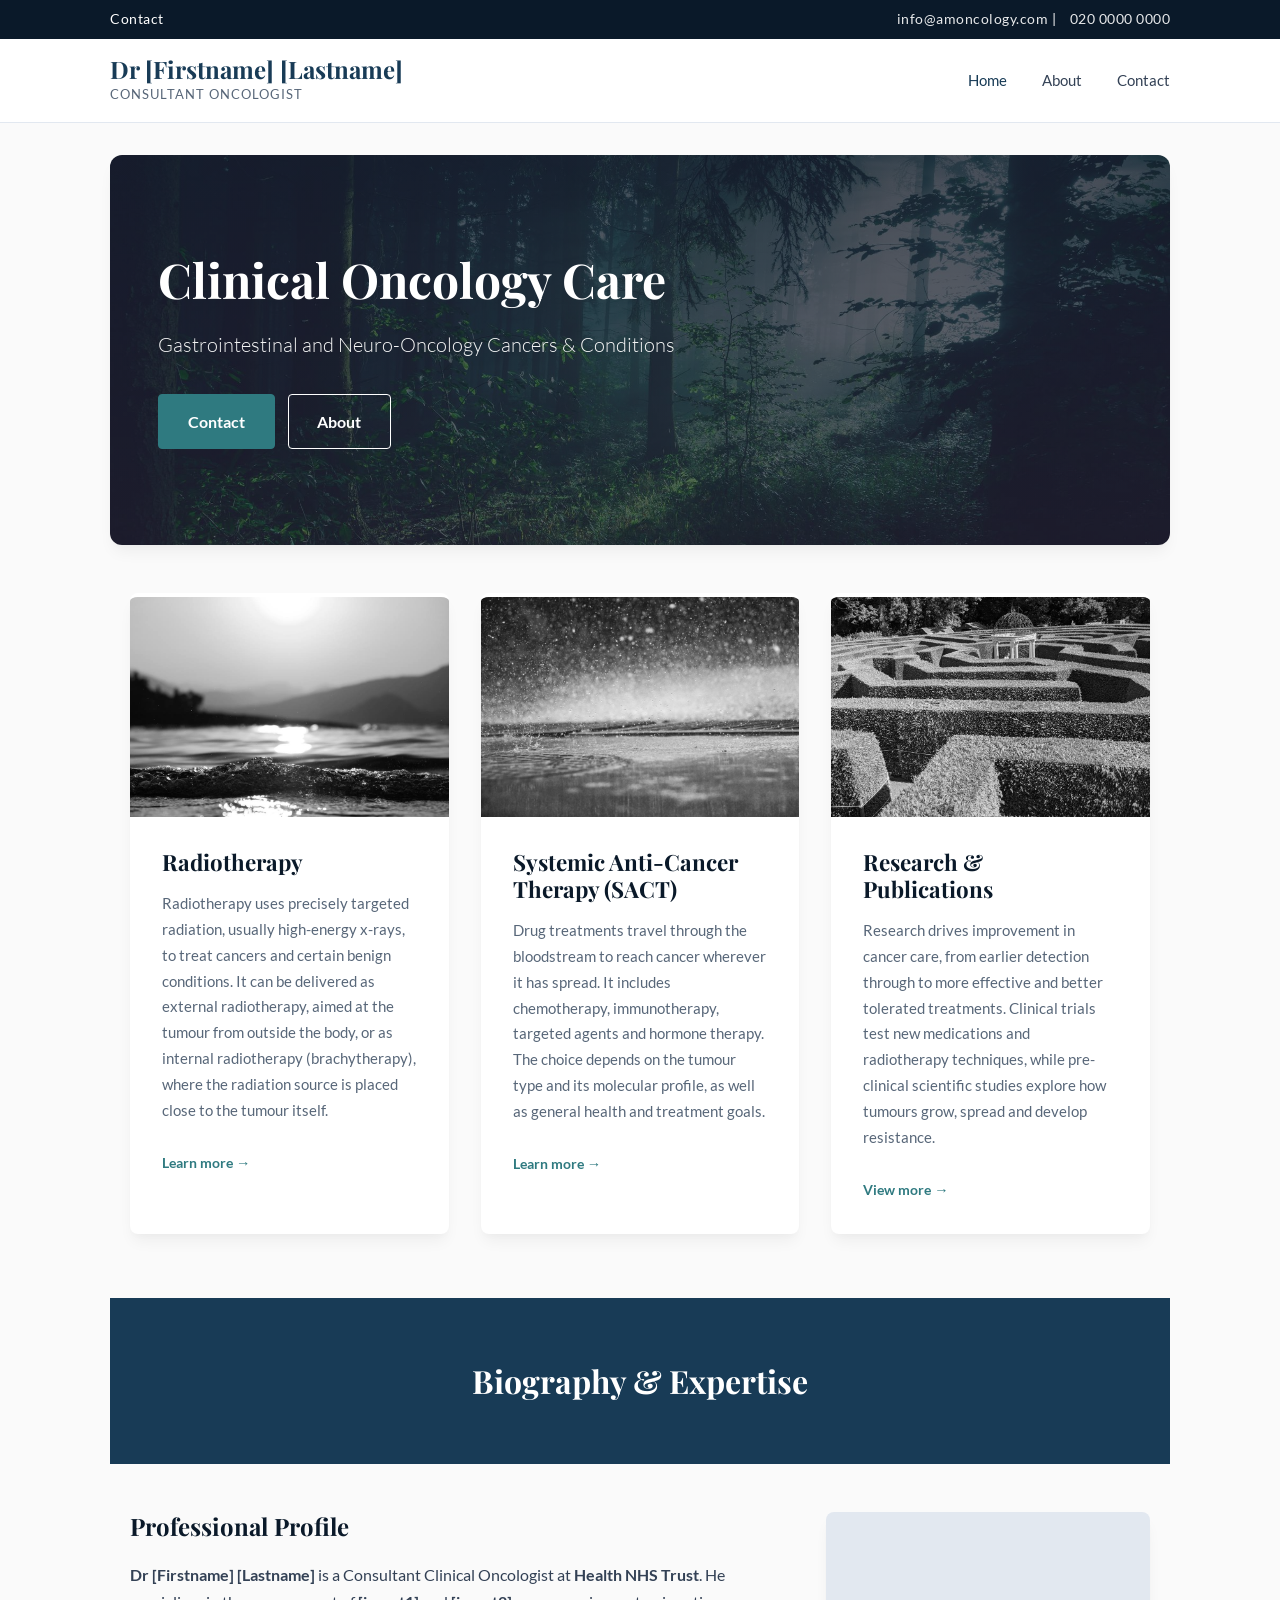
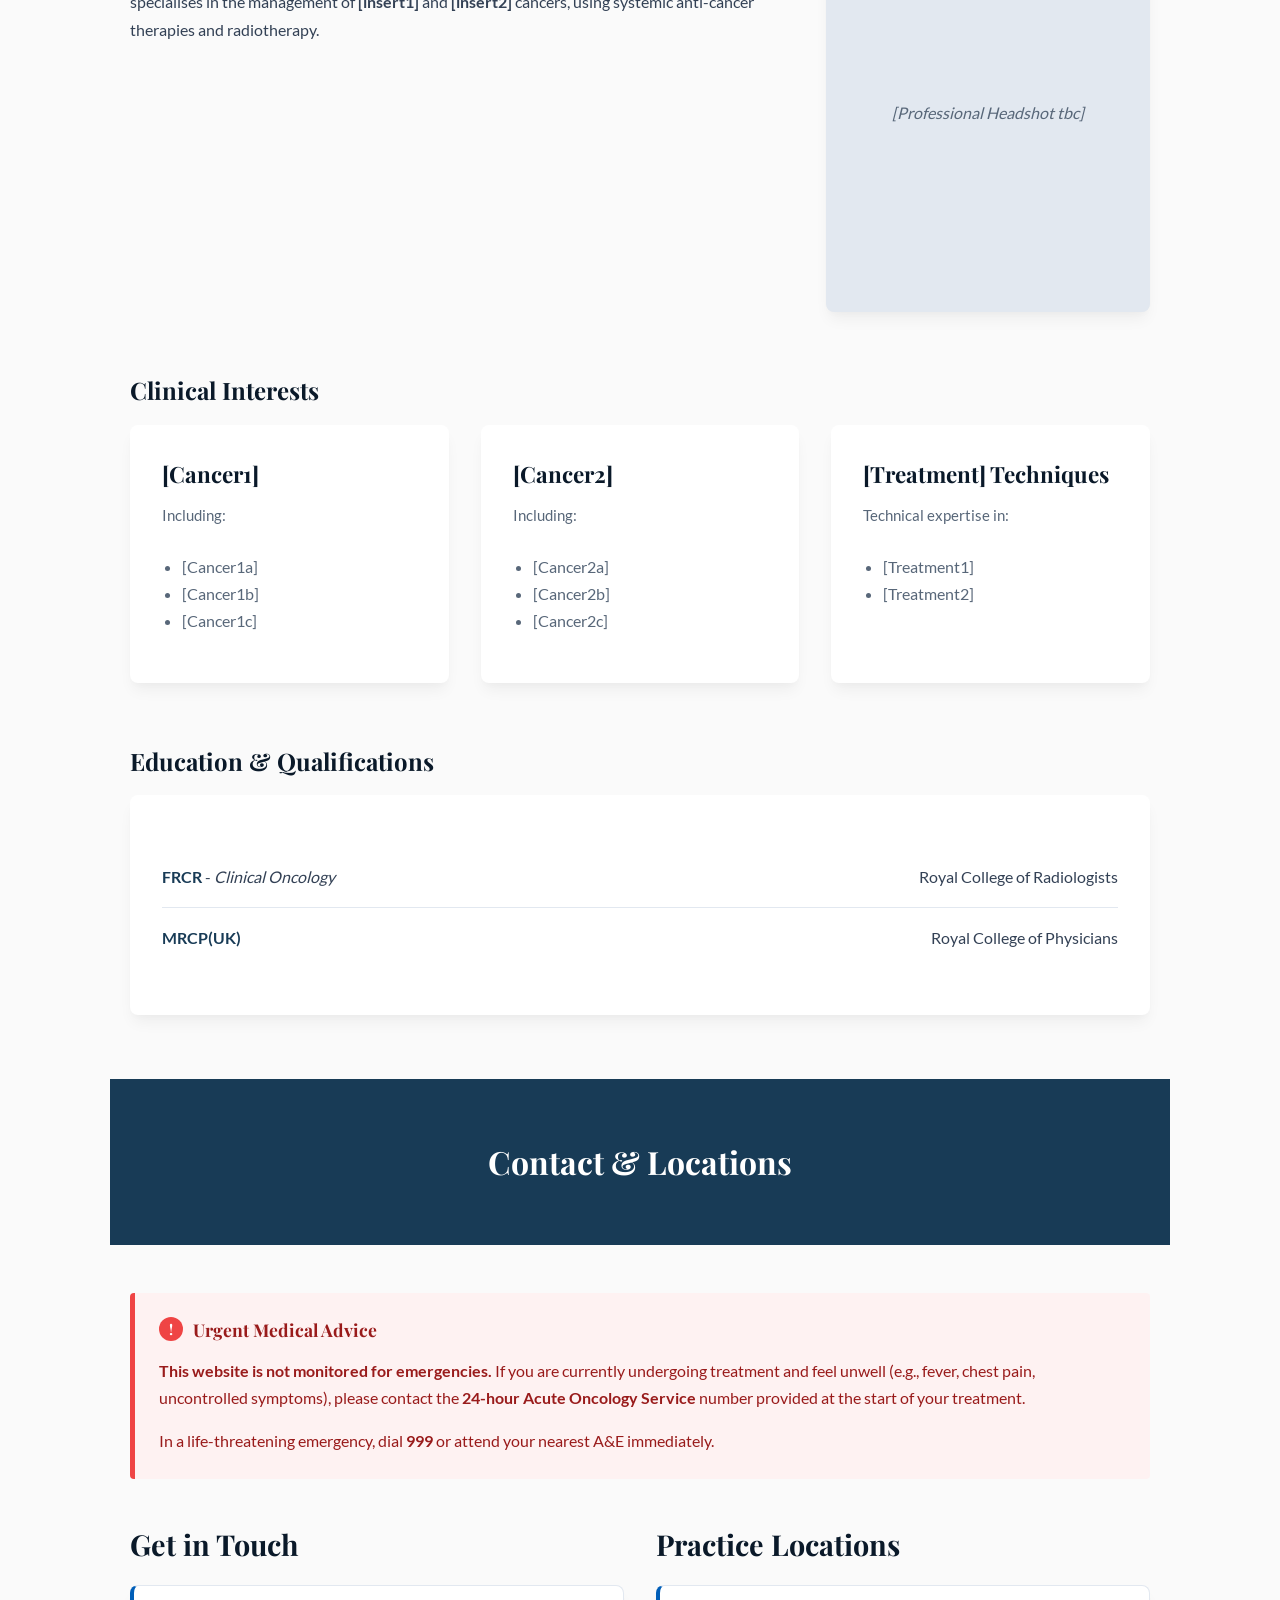
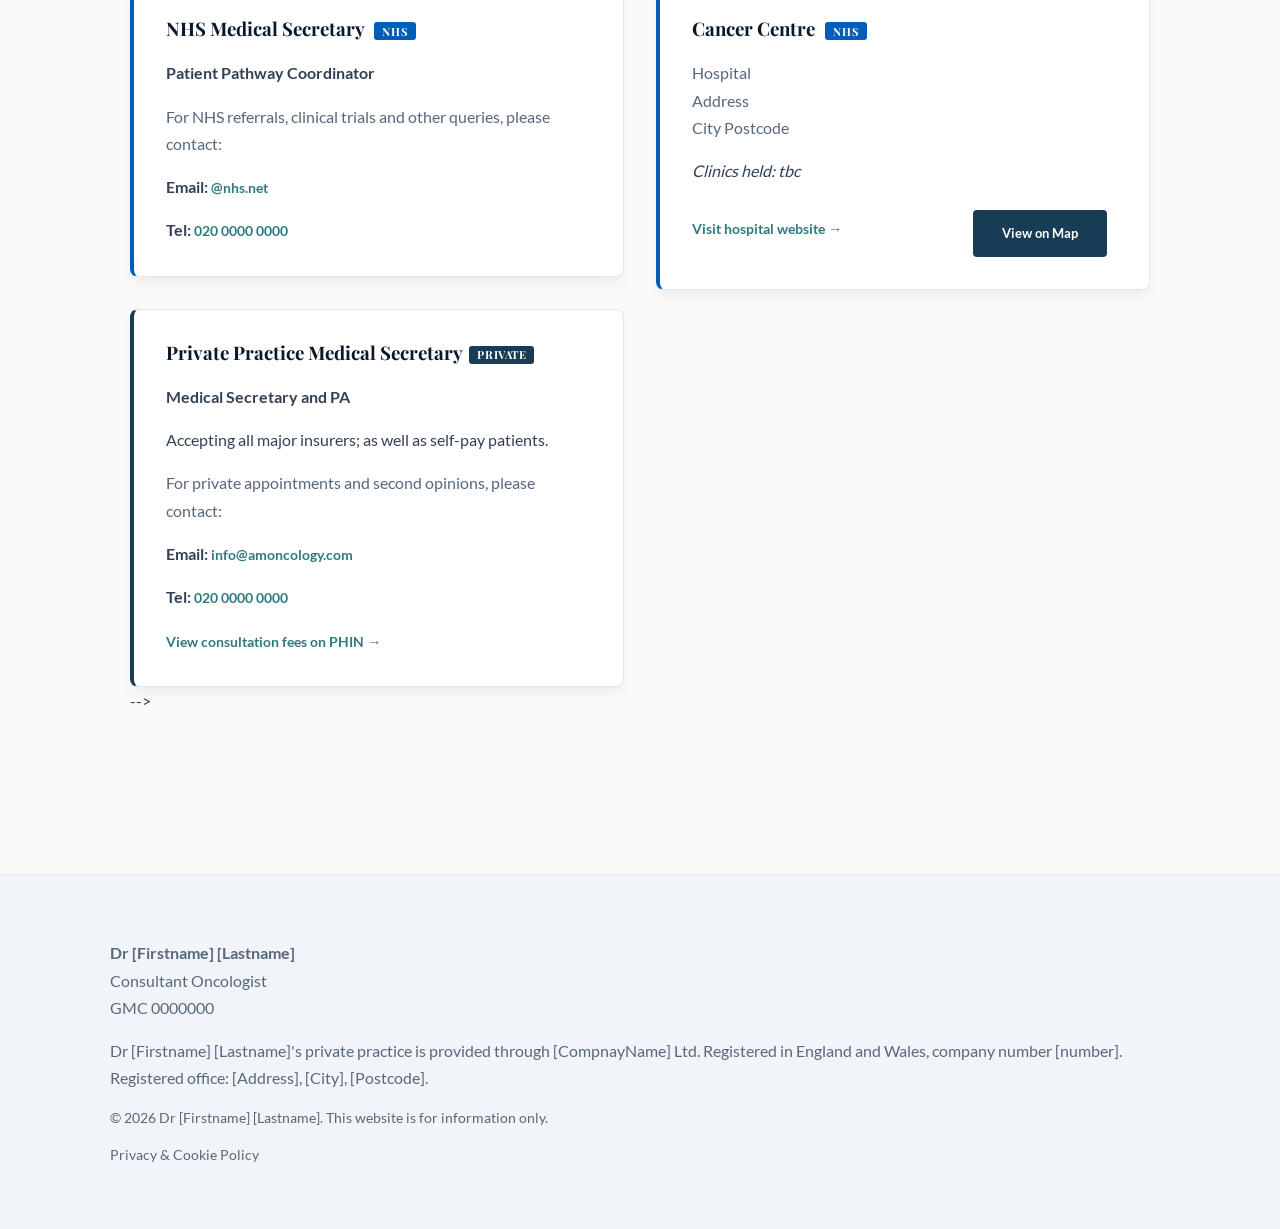
==== commit a65b07b3: "Update index.html" ====
--- a/index.html
+++ b/index.html
@@ -4,8 +4,8 @@
 <head>
     <meta charset="UTF-8">
     <meta name="viewport" content="width=device-width, initial-scale=1.0">
-    <title>Dr Firstname Lastname | Consultant Oncologist</title>
-    <meta name="description" content="Official website of Dr Firstname Lastname, Consultant Oncologist specialising in Gastrointestinal Oncology and Neuro-Oncology.">
+    <title>Dr [Firstname] [Lastname] | Consultant Oncologist</title>
+    <meta name="description" content="Official website of Dr [Firstname] [Lastname], Consultant Oncologist specialising in Gastrointestinal Oncology and Neuro-Oncology.">
     <link rel="preload" href="assets/fonts/playfair-display-v40-latin_latin-ext-700.woff2" as="font" type="font/woff2" crossorigin>
     <link rel="preload" href="assets/fonts/lato-v25-latin_latin-ext-regular.woff2" as="font" type="font/woff2" crossorigin>
     <link rel="preload" href="assets/photo-1448375240586-882707db888b_hero.jpg" as="image" fetchpriority="high">
@@ -14,9 +14,9 @@
     <link rel="canonical" href="https://www.amoncology.com/">
 
     <meta property="og:type" content="website">
-    <meta property="og:site_name" content="AM Oncology">
-    <meta property="og:title" content="Dr Firstname Lastname | Consultant Oncologist">
-    <meta property="og:description" content="Consultant Clinical Oncologist specialising in Gastrointestinal Oncology and Neuro-Oncology.">
+    <meta property="og:site_name" content="Dr [Firstname] [Lastname]">
+    <meta property="og:title" content="Dr [Firstname] [Lastname] | Consultant Oncologist">
+    <meta property="og:description" content="Consultant Oncologist specialising in Gastrointestinal Oncology and Neuro-Oncology.">
     <meta property="og:url" content="https://www.amoncology.com/">
     <meta property="og:image" content="https://www.amoncology.com/assets/photo-1448375240586-882707db888b_hero.jpg">
     <meta property="og:locale" content="en_GB">
@@ -27,7 +27,7 @@
     {
       "@context": "https://schema.org",
       "@type": "Physician",
-      "name": "Dr Firstname Lastname",
+      "name": "Dr [Firstname] [Lastname]",
       "jobTitle": "Consultant Oncologist",
       "medicalSpecialty": "https://schema.org/Oncologic",
       "image": "https://www.amoncology.com/assets/photo-1448375240586-882707db888b_hero.jpg",
@@ -61,7 +61,7 @@
     <div class="container header-flex">
         <div class="brand">
             <a href="#home">
-                <span class="brand-name">Dr Firstname Lastname</span>
+                <span class="brand-name">Dr [Firstname] [Lastname]</span>
                 <span class="subtitle">Consultant Oncologist</span>
             </a>
         </div>
@@ -149,15 +149,15 @@
                 <div class="bio-text">
                     <h2>Professional Profile</h2>
                     <p>
-                        <strong>Dr Firstname Lastname</strong> is a Consultant Clinical Oncologist at <strong>Health NHS Trust</strong>. 
-                        He specialises in the use of systemic anti-cancer therapies and radiotherapy for the management of <strong>gastrointestinal</strong> and <strong>neurological</strong> cancers. 
-                        He has a particular interest in novel &amp; targeted systemic therapies and advanced radiotherapy techniques, including stereotactic radiosurgery/radiotherapy (SRS/SABR) and contact brachytherapy (Papillon CXB).
+                        <strong>Dr [Firstname] [Lastname]</strong> is a Consultant Clinical Oncologist at <strong>Health NHS Trust</strong>. 
+                        He specialises in the management of <strong>[insert1]</strong> and <strong>[insert2]</strong> cancers, 
+                        using systemic anti-cancer therapies and radiotherapy. 
                     </p>
                 </div>
                 <div class="bio-image">
                     <div class="bio-image-placeholder">[Professional Headshot tbc]</div>
                     <!-- When the headshot is ready, replace the line above with e.g.
-                         <img src="assets/headshot.jpg" alt="Dr Firstname Lastname" width="800" height="1000" loading="lazy" decoding="async"> -->
+                         <img src="assets/headshot.jpg" alt="Dr [Firstname] [Lastname]" width="800" height="1000" loading="lazy" decoding="async"> -->
                 </div>
             </div>
 
@@ -165,33 +165,29 @@
                 <h2>Clinical Interests</h2>
                 <div class="card-grid">
                     <div class="card card-body">
-                        <h3>Gastrointestinal Cancers</h3>
+                        <h3>[Cancer1]</h3>
                         <p class="list-label">Including:</p>
                         <ul class="card-list">
-                            <li>Colon cancer</li>
-                            <li>Rectal cancer</li>
-                            <li>Anal cancer</li>
-                            <!--<li>Appendix</li>
-                            <li>Liver metastases</li>-->
+                            <li>[Cancer1a]</li>
+                            <li>[Cancer1b]</li>
+                            <li>[Cancer1c]</li>
                         </ul>
                     </div>
                     <div class="card card-body">
-                        <h3>Neurological Cancers &amp; Conditions</h3>
+                        <h3>[Cancer2]</h3>
                         <p class="list-label">Including:</p>
                         <ul class="card-list">
-                            <li>Primary brain &amp; spinal tumours</li>
-                            <li>Brain metastases</li>
-                            <li>Skull base tumours</li>
-                            <!--<li>Ocular tumours and benign conditions</li>-->
+                            <li>[Cancer2a]</li>
+                            <li>[Cancer2b]</li>
+                            <li>[Cancer2c]</li>
                         </ul>
                     </div>
                     <div class="card card-body">
-                        <h3>Radiotherapy Techniques</h3>
+                        <h3>[Treatment] Techniques</h3>
                         <p class="list-label">Technical expertise in:</p>
                         <ul class="card-list">
-                            <li>Stereotactic Radiotherapy (SRS / SABR)</li>
-                            <li>Contact Brachytherapy (Papillon CXB)</li>
-                            <!--<li>Reirradiation</li>-->
+                            <li>[Treatment1]</li>
+                            <li>[Treatment2]</li>
                         </ul>
                     </div>
                 </div>
@@ -210,26 +206,6 @@
                                 <span><strong>MRCP(UK)</strong></span>
                                 <span>Royal College of Physicians</span>
                             </li>
-                            <li>
-                                <span><strong>PhD</strong></span>
-                                <span>Francis Crick Institute and University College London</span>
-                            </li> 
-                            <li>
-                                <span><strong>MSc</strong> - <i>Oncology</i></span>
-                                <span>Institute of Cancer Research</span>
-                            </li>
-                            <li>
-                                <span><strong>CILT</strong> - <i>Certificate in Learning &amp; Teaching</i></span>
-                                <span>Queen Mary University of London</span>
-                            </li>
-                            <li>
-                                <span><strong>MB BS</strong></span>
-                                <span>Barts and The London School of Medicine</span>
-                            </li>
-                            <li>
-                                <span><strong>BSc (Hons)</strong> - <i>Intercalated</i></span>
-                                <span>Barts and The London School of Medicine</span>
-                            </li>
                         </ul>
                     </div>
                 </div>
@@ -264,10 +240,10 @@
                         <p><strong>Tel:</strong> <a href="tel:+442073777000" class="text-link">020 0000 0000</a></p>
                     </div>
 
-                    <!--<div class="location-card location-card--private">
-                        <h3 style="margin-top:0;">Private Practice Secretary<span class="tag tag-private">Private</span></h3>
-                        <p><strong>Practice Manager</strong></p>
-                        <p>Accepting all major insurers &mdash; including Bupa, AXA Health, Aviva, VitalityHealth & others; as well as self-pay patients.</p>
+                    <div class="location-card location-card--private">
+                        <h3 style="margin-top:0;">Private Practice Medical Secretary<span class="tag tag-private">Private</span></h3>
+                        <p><strong>Medical Secretary and PA</strong></p>
+                        <p>Accepting all major insurers; as well as self-pay patients.</p>
                         <p class="text-muted">For private appointments and second opinions, please contact:</p>
                         <p><strong>Email:</strong> <a href="mailto:info@amoncology.com" class="text-link">info@amoncology.com</a></p>
                         <p><strong>Tel:</strong> <a href="tel:+442000000000" class="text-link">020 0000 0000</a></p>
@@ -325,22 +301,6 @@
                         </div>
                     </article>-->
 
-                    <!--<article class="location-card location-card--private">
-                        <h3 style="margin-top:0;">GenesisCare Chelmsford <span class="tag tag-private">Private</span></h3>
-                        <address>
-                            Springfield Cancer Centre<br>
-                            Lawn Lane<br>
-                            Chelmsford CM1 7GU
-                        </address>
-                        <p><strong>Tel:</strong> <a href="tel:+441245987901" class="text-link">01245 987 901</a></p>
-                        <p><strong>Email:</strong> <a href="mailto:contactus@genesiscare.co.uk" class="text-link">contactus@genesiscare.co.uk</a></p>
-                        <p><em>Clinics held: tbc</em></p>
-                        <div class="location-links">
-                            <a href="https://www.genesiscare.com/uk/our-centres/chelmsford" target="_blank" rel="noopener" class="text-link">Visit centre website &rarr;<span class="visually-hidden"> (opens in a new tab)</span></a>
-                            <a href="https://www.google.co.uk/maps/place/GenesisCare/@51.7540932,0.4849728,17z/data=!3m1!4b1!4m6!3m5!1s0x47d8e95adb8af6af:0x6c18681591d26c11!8m2!3d51.7540932!4d0.4849728!16s%2Fg%2F11c5s61n2c?entry=ttu" target="_blank" rel="noopener" class="btn btn-secondary btn-map">View on Map<span class="visually-hidden"> (opens in a new tab)</span></a>
-                        </div>
-                    </article>-->
-
                 </div>
             </div>
 
@@ -353,13 +313,18 @@
     <div class="container">
         <div class="footer-info">
             <p>
-                <strong>Dr Firstname Lastname</strong><br>
+                <strong>Dr [Firstname] [Lastname]</strong><br>
                 Consultant Oncologist<br>
                 GMC 0000000<br>
             </p>
+            <p>
+                Dr [Firstname] [Lastname]'s private practice is provided through [CompnayName] Ltd. 
+                Registered in England and Wales, company number [number]. 
+                Registered office: [Address], [City], [Postcode]. 
+            </p>
         </div>
         <div class="footer-legal">
-            <p>&copy; 2026 AM Oncology. This website is for information only.</p>
+            <p>&copy; 2026 Dr [Firstname] [Lastname]. This website is for information only.</p>
             <p><a href="privacy.html">Privacy &amp; Cookie Policy</a></p>
         </div>
     </div>
